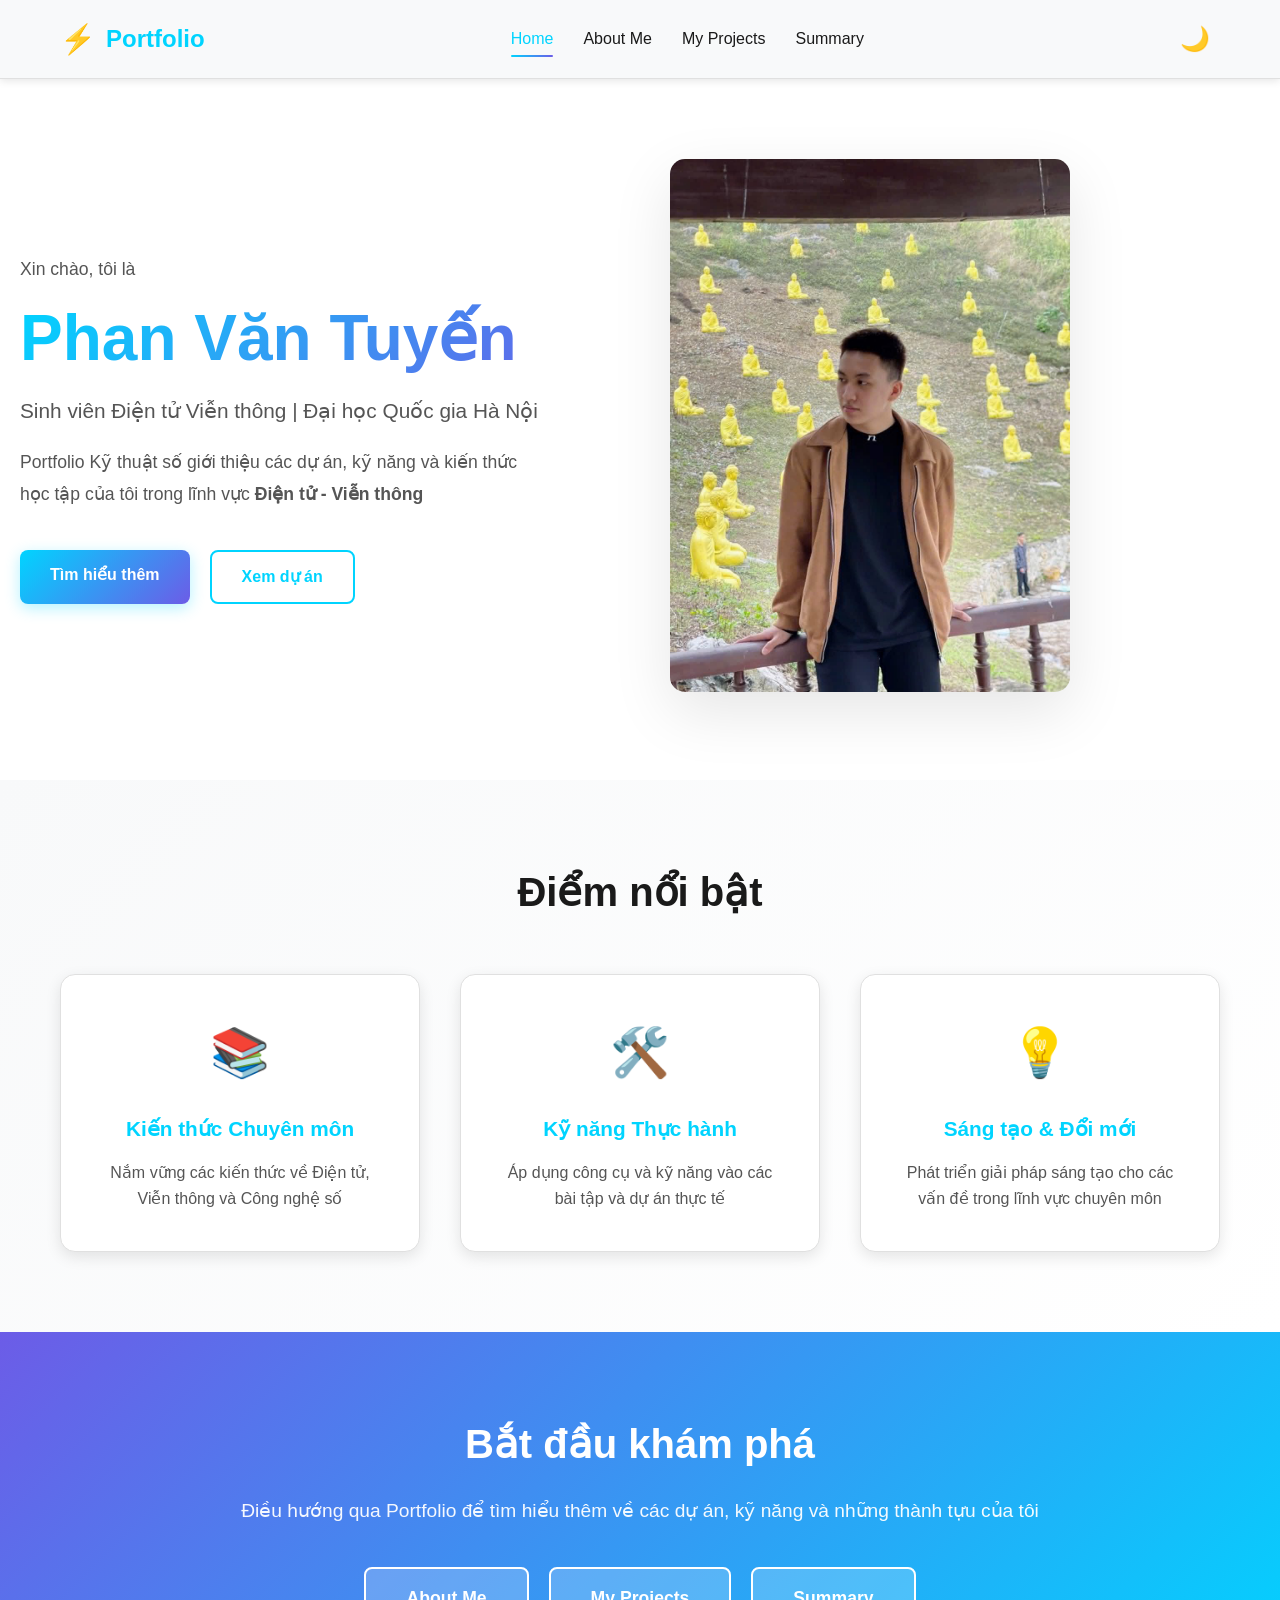
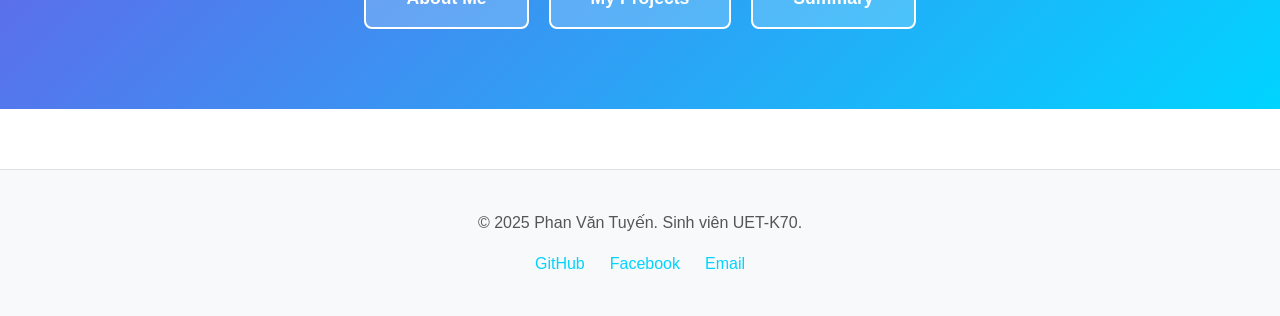
==== index.html @ 70675f0c "Add files via upload" ====
<!DOCTYPE html>
<html lang="vi">
<head>
    <meta charset="UTF-8">
    <meta name="viewport" content="width=device-width, initial-scale=1.0">
    <title>Phan Văn Tuyến - Portfolio</title>
    <link rel="stylesheet" href="styles.css">
</head>
<body>
    <!-- Navigation -->
    <nav class="navbar">
        <div class="nav-container">
            <div class="nav-logo">
                <span class="logo-icon">⚡</span>
                <a href="index.html">Portfolio</a>
            </div>
            <ul class="nav-menu">
                <li class="nav-item">
                    <a href="index.html" class="nav-link active">Home</a>
                </li>
                <li class="nav-item">
                    <a href="about.html" class="nav-link">About Me</a>
                </li>
                <li class="nav-item">
                    <a href="projects.html" class="nav-link">My Projects</a>
                </li>
                <li class="nav-item">
                    <a href="summary.html" class="nav-link">Summary</a>
                </li>
            </ul>
            <button class="theme-toggle" id="themeToggle" title="Toggle Dark Mode">
                <span class="theme-icon">🌙</span>
            </button>
        </div>
    </nav>

    <!-- Hero Section -->
    <section class="hero">
        <div class="hero-content">
            <div class="greeting">Xin chào, tôi là</div>
            <h1 class="name-title">Phan Văn Tuyến</h1>
            <p class="subtitle">Sinh viên Điện tử Viễn thông | Đại học Quốc gia Hà Nội</p>
            
            <div class="hero-description">
                <p>Portfolio Kỹ thuật số giới thiệu các dự án, kỹ năng và kiến thức học tập của tôi trong lĩnh vực <strong>Điện tử - Viễn thông</strong></p>
            </div>

            <div class="hero-buttons">
                <a href="about.html" class="btn btn-primary">Tìm hiểu thêm</a>
                <a href="projects.html" class="btn btn-secondary">Xem dự án</a>
            </div>
        </div>

        <div class="hero-image">
            <div class="image-wrapper">
                <img src="tải xuống.jpg" alt="Phan Văn Tuyến" class="hero-img">
            </div>
        </div>
    </section>

    <!-- Highlights Section -->
    <section class="highlights">
        <div class="container">
            <h2>Điểm nổi bật</h2>
            <div class="highlights-grid">
                <div class="highlight-card">
                    <div class="highlight-icon">📚</div>
                    <h3>Kiến thức Chuyên môn</h3>
                    <p>Nắm vững các kiến thức về Điện tử, Viễn thông và Công nghệ số</p>
                </div>
                <div class="highlight-card">
                    <div class="highlight-icon">🛠️</div>
                    <h3>Kỹ năng Thực hành</h3>
                    <p>Áp dụng công cụ và kỹ năng vào các bài tập và dự án thực tế</p>
                </div>
                <div class="highlight-card">
                    <div class="highlight-icon">💡</div>
                    <h3>Sáng tạo & Đổi mới</h3>
                    <p>Phát triển giải pháp sáng tạo cho các vấn đề trong lĩnh vực chuyên môn</p>
                </div>
            </div>
        </div>
    </section>

    <!-- CTA Section -->
    <section class="cta-section">
        <div class="container">
            <h2>Bắt đầu khám phá</h2>
            <p>Điều hướng qua Portfolio để tìm hiểu thêm về các dự án, kỹ năng và những thành tựu của tôi</p>
            <div class="cta-buttons">
                <a href="about.html" class="btn btn-large">About Me</a>
                <a href="projects.html" class="btn btn-large btn-outline">My Projects</a>
                <a href="summary.html" class="btn btn-large">Summary</a>
            </div>
        </div>
    </section>

    <!-- Footer -->
    <footer class="footer">
        <div class="footer-content">
            <p>&copy; 2025 Phan Văn Tuyến. Sinh viên UET-K70.</p>
            <div class="footer-links">
                <a href="https://github.com" target="_blank">GitHub</a>
                <a href="https://facebook.com" target="_blank">Facebook</a>
                <a href="mailto:25022006@vnu.edu.vn">Email</a>
            </div>
        </div>
    </footer>

    <script src="script.js"></script>
</body>
</html>
---- styles.css ----
/* ============================================
   ROOT & COLOR VARIABLES
   ============================================ */

:root {
    --primary-color: #00d4ff;
    --primary-dark: #0099cc;
    --secondary-color: #6c5ce7;
    --secondary-dark: #5f3dc4;
    
    /* Light Mode */
    --bg-light: #ffffff;
    --bg-secondary-light: #f8f9fa;
    --text-light: #1a1a1a;
    --text-secondary-light: #555555;
    --border-light: #e0e0e0;
    --shadow-light: rgba(0, 0, 0, 0.1);
    
    /* Dark Mode */
    --bg-dark: #0d1117;
    --bg-secondary-dark: #161b22;
    --text-dark: #e6edf3;
    --text-secondary-dark: #8b949e;
    --border-dark: #30363d;
    --shadow-dark: rgba(0, 0, 0, 0.5);
}

/* Default: Light Mode */
body {
    --bg: var(--bg-light);
    --bg-secondary: var(--bg-secondary-light);
    --text: var(--text-light);
    --text-secondary: var(--text-secondary-light);
    --border: var(--border-light);
    --shadow: var(--shadow-light);
}

/* Dark Mode */
body.dark-mode {
    --bg: var(--bg-dark);
    --bg-secondary: var(--bg-secondary-dark);
    --text: var(--text-dark);
    --text-secondary: var(--text-secondary-dark);
    --border: var(--border-dark);
    --shadow: var(--shadow-dark);
}

/* ============================================
   GLOBAL STYLES
   ============================================ */

* {
    margin: 0;
    padding: 0;
    box-sizing: border-box;
}

html {
    scroll-behavior: smooth;
}

body {
    font-family: 'Segoe UI', 'Roboto', 'Oxygen', 'Ubuntu', 'Cantarell', sans-serif;
    background-color: var(--bg);
    color: var(--text);
    line-height: 1.6;
    transition: background-color 0.3s ease, color 0.3s ease;
}

.container {
    max-width: 1200px;
    margin: 0 auto;
    padding: 0 20px;
}

/* ============================================
   NAVIGATION
   ============================================ */

.navbar {
    background-color: var(--bg-secondary);
    border-bottom: 1px solid var(--border);
    padding: 1rem 0;
    position: sticky;
    top: 0;
    z-index: 100;
    box-shadow: 0 2px 8px var(--shadow);
    transition: all 0.3s ease;
}

.nav-container {
    max-width: 1200px;
    margin: 0 auto;
    padding: 0 20px;
    display: flex;
    justify-content: space-between;
    align-items: center;
}

.nav-logo {
    display: flex;
    align-items: center;
    gap: 10px;
    font-size: 1.5rem;
    font-weight: 700;
    text-decoration: none;
    color: var(--primary-color);
}

.logo-icon {
    font-size: 1.8rem;
}

.nav-logo a {
    color: var(--primary-color);
    text-decoration: none;
    transition: color 0.3s ease;
}

.nav-logo a:hover {
    color: var(--primary-dark);
}

.nav-menu {
    display: flex;
    list-style: none;
    gap: 30px;
    align-items: center;
}

.nav-link {
    color: var(--text);
    text-decoration: none;
    font-weight: 500;
    transition: color 0.3s ease;
    position: relative;
    padding: 5px 0;
}

.nav-link:hover,
.nav-link.active {
    color: var(--primary-color);
}

.nav-link.active::after {
    content: '';
    position: absolute;
    bottom: -5px;
    left: 0;
    right: 0;
    height: 2px;
    background: linear-gradient(90deg, var(--primary-color), var(--secondary-color));
    border-radius: 1px;
}

.theme-toggle {
    background: none;
    border: none;
    font-size: 1.5rem;
    cursor: pointer;
    padding: 5px 10px;
    border-radius: 50%;
    transition: background-color 0.3s ease, transform 0.3s ease;
}

.theme-toggle:hover {
    background-color: var(--border);
    transform: scale(1.1);
}

/* ============================================
   HERO SECTION
   ============================================ */

.hero {
    display: grid;
    grid-template-columns: 1fr 1fr;
    gap: 60px;
    align-items: center;
    padding: 80px 20px;
    min-height: 600px;
}

.hero-content {
    display: flex;
    flex-direction: column;
    gap: 20px;
}

.greeting {
    font-size: 1.1rem;
    color: var(--text-secondary);
    font-weight: 500;
}

.name-title {
    font-size: 4rem;
    font-weight: 800;
    background: linear-gradient(135deg, var(--primary-color), var(--secondary-color));
    -webkit-background-clip: text;
    -webkit-text-fill-color: transparent;
    background-clip: text;
    line-height: 1.1;
}

.subtitle {
    font-size: 1.3rem;
    color: var(--text-secondary);
    font-weight: 500;
}

.hero-description {
    font-size: 1.1rem;
    color: var(--text-secondary);
    line-height: 1.8;
    max-width: 500px;
}

.hero-buttons {
    display: flex;
    gap: 20px;
    margin-top: 20px;
}

.image-wrapper {
    position: relative;
}

.hero-img {
    width: 100%;
    max-width: 400px;
    height: auto;
    border-radius: 15px;
    box-shadow: 0 20px 60px var(--shadow);
    transition: transform 0.3s ease;
}

.hero-img:hover {
    transform: translateY(-10px);
}

/* ============================================
   BUTTONS
   ============================================ */

.btn {
    padding: 12px 30px;
    border-radius: 8px;
    text-decoration: none;
    font-weight: 600;
    font-size: 1rem;
    border: none;
    cursor: pointer;
    transition: all 0.3s ease;
    display: inline-block;
    text-align: center;
}

.btn-primary {
    background: linear-gradient(135deg, var(--primary-color), var(--secondary-color));
    color: white;
    box-shadow: 0 4px 15px rgba(0, 212, 255, 0.3);
}

.btn-primary:hover {
    transform: translateY(-2px);
    box-shadow: 0 8px 25px rgba(0, 212, 255, 0.4);
}

.btn-secondary {
    background: transparent;
    color: var(--primary-color);
    border: 2px solid var(--primary-color);
}

.btn-secondary:hover {
    background: var(--primary-color);
    color: var(--text);
    transform: translateY(-2px);
}

.btn-large {
    padding: 15px 40px;
    font-size: 1.1rem;
}

.btn-outline {
    background: transparent;
    border: 2px solid var(--primary-color);
    color: var(--primary-color);
}

.btn-outline:hover {
    background: var(--primary-color);
    color: white;
}

/* ============================================
   HIGHLIGHTS SECTION
   ============================================ */

.highlights {
    padding: 80px 20px;
    background: linear-gradient(135deg, var(--bg-secondary) 0%, transparent 100%);
}

.highlights h2 {
    font-size: 2.5rem;
    margin-bottom: 50px;
    text-align: center;
}

.highlights-grid {
    display: grid;
    grid-template-columns: repeat(auto-fit, minmax(300px, 1fr));
    gap: 40px;
}

.highlight-card {
    padding: 40px;
    border-radius: 15px;
    background: var(--bg);
    border: 1px solid var(--border);
    text-align: center;
    transition: all 0.3s ease;
    box-shadow: 0 5px 15px var(--shadow);
}

.highlight-card:hover {
    transform: translateY(-10px);
    border-color: var(--primary-color);
    box-shadow: 0 15px 40px var(--shadow);
}

.highlight-icon {
    font-size: 3rem;
    margin-bottom: 20px;
}

.highlight-card h3 {
    font-size: 1.3rem;
    margin-bottom: 15px;
    color: var(--primary-color);
}

.highlight-card p {
    color: var(--text-secondary);
    line-height: 1.6;
}

/* ============================================
   CTA SECTION
   ============================================ */

.cta-section {
    padding: 80px 20px;
    background: linear-gradient(135deg, var(--secondary-color), var(--primary-color));
    color: white;
    text-align: center;
}

.cta-section h2 {
    font-size: 2.5rem;
    margin-bottom: 20px;
}

.cta-section p {
    font-size: 1.2rem;
    margin-bottom: 40px;
    opacity: 0.95;
}

.cta-buttons {
    display: flex;
    gap: 20px;
    justify-content: center;
    flex-wrap: wrap;
}

.cta-section .btn-large {
    background: rgba(255, 255, 255, 0.2);
    color: white;
    border: 2px solid white;
}

.cta-section .btn-large:hover {
    background: white;
    color: var(--secondary-color);
}

/* ============================================
   ABOUT SECTION
   ============================================ */

.about-section {
    padding: 60px 20px;
}

.section-header {
    text-align: center;
    margin-bottom: 60px;
}

.section-header h1 {
    font-size: 3rem;
    margin-bottom: 30px;
}

.divider {
    width: 60px;
    height: 4px;
    background: linear-gradient(90deg, var(--primary-color), var(--secondary-color));
    margin: 20px auto 0;
    border-radius: 2px;
}

.about-content {
    display: grid;
    grid-template-columns: 350px 1fr;
    gap: 60px;
}

.about-left {
    display: flex;
    flex-direction: column;
    gap: 30px;
    position: sticky;
    top: 120px;
    height: fit-content;
}

.avatar-container {
    border-radius: 15px;
    overflow: hidden;
    box-shadow: 0 10px 40px var(--shadow);
    border: 3px solid var(--primary-color);
}

.avatar {
    width: 100%;
    height: auto;
    display: block;
}

.info-card {
    background: var(--bg-secondary);
    padding: 25px;
    border-radius: 15px;
    border: 1px solid var(--border);
}

.info-card h3 {
    color: var(--primary-color);
    margin-bottom: 20px;
    font-size: 1.2rem;
}

.info-list {
    list-style: none;
    display: flex;
    flex-direction: column;
    gap: 12px;
}

.info-list li {
    display: flex;
    gap: 10px;
    font-size: 0.95rem;
}

.info-label {
    font-weight: 600;
    color: var(--text-secondary);
    min-width: 70px;
}

.info-value {
    color: var(--text);
}

.about-right {
    display: flex;
    flex-direction: column;
    gap: 40px;
}

.about-block {
    padding: 30px;
    background: var(--bg-secondary);
    border-radius: 15px;
    border: 1px solid var(--border);
}

.about-block h2 {
    font-size: 1.5rem;
    margin-bottom: 20px;
    color: var(--primary-color);
}

.about-block p {
    color: var(--text-secondary);
    line-height: 1.8;
    margin-bottom: 15px;
}

.about-block ul {
    list-style: none;
    padding-left: 0;
}

.about-block li {
    margin-bottom: 12px;
    padding-left: 25px;
    position: relative;
    color: var(--text-secondary);
}

.about-block li::before {
    content: '→';
    position: absolute;
    left: 0;
    color: var(--primary-color);
    font-weight: bold;
}

.objectives-list,
.approach-list,
.activities-list {
    list-style: none;
}

.skills-grid {
    display: grid;
    grid-template-columns: repeat(2, 1fr);
    gap: 20px;
}

.skill-item {
    padding: 20px;
    background: var(--bg);
    border: 1px solid var(--border);
    border-radius: 10px;
    transition: all 0.3s ease;
}

.skill-item:hover {
    border-color: var(--primary-color);
    box-shadow: 0 5px 15px var(--shadow);
}

.skill-category {
    font-weight: 600;
    color: var(--primary-color);
    margin-bottom: 8px;
}

.skill-item p {
    font-size: 0.95rem;
    color: var(--text-secondary);
}

/* ============================================
   PROJECTS SECTION
   ============================================ */

.projects-section {
    padding: 60px 20px;
}

.projects-grid {
    display: grid;
    grid-template-columns: repeat(auto-fill, minmax(350px, 1fr));
    gap: 30px;
    margin: 60px 0;
}

.project-card {
    background: var(--bg-secondary);
    border: 1px solid var(--border);
    border-radius: 15px;
    overflow: hidden;
    transition: all 0.3s ease;
    display: flex;
    flex-direction: column;
}

.project-card:hover {
    transform: translateY(-10px);
    border-color: var(--primary-color);
    box-shadow: 0 15px 40px var(--shadow);
}

.project-header {
    padding: 30px;
    background: linear-gradient(135deg, var(--primary-color), var(--secondary-color));
    color: white;
    position: relative;
}

.project-number {
    font-size: 3rem;
    font-weight: 800;
    opacity: 0.2;
    position: absolute;
    right: 20px;
    top: 20px;
}

.project-header h3 {
    font-size: 1.3rem;
    margin: 0;
    position: relative;
    z-index: 1;
}

.project-body {
    padding: 25px;
    flex-grow: 1;
    display: flex;
    flex-direction: column;
    gap: 15px;
}

.project-body p {
    color: var(--text-secondary);
}

.project-details ul {
    list-style: none;
    padding-left: 0;
    margin-top: 10px;
}

.project-details li {
    padding-left: 20px;
    position: relative;
    color: var(--text-secondary);
    margin-bottom: 8px;
}

.project-details li::before {
    content: '•';
    position: absolute;
    left: 0;
    color: var(--primary-color);
}

.project-tags {
    padding: 0 25px 25px;
    display: flex;
    gap: 10px;
    flex-wrap: wrap;
}

.tag {
    background: var(--primary-color);
    color: var(--bg);
    padding: 5px 12px;
    border-radius: 20px;
    font-size: 0.85rem;
    font-weight: 500;
}

.projects-summary {
    margin-top: 60px;
    padding: 40px;
    background: linear-gradient(135deg, var(--primary-color), var(--secondary-color));
    border-radius: 15px;
    color: white;
}

.projects-summary h2 {
    margin-bottom: 20px;
}

/* ============================================
   SUMMARY SECTION
   ============================================ */

.summary-section {
    padding: 60px 20px;
}

.summary-content {
    display: flex;
    flex-direction: column;
    gap: 50px;
}

.overview-box {
    background: linear-gradient(135deg, var(--bg-secondary), var(--bg));
    padding: 40px;
    border-radius: 15px;
    border: 1px solid var(--border);
    border-left: 4px solid var(--primary-color);
}

.overview-box h2 {
    color: var(--primary-color);
    margin-bottom: 20px;
    font-size: 1.8rem;
}

.overview-box p {
    color: var(--text-secondary);
    line-height: 1.8;
}

.key-points h2 {
    font-size: 1.8rem;
    margin-bottom: 30px;
    color: var(--primary-color);
}

.points-grid {
    display: grid;
    grid-template-columns: repeat(auto-fit, minmax(250px, 1fr));
    gap: 25px;
}

.point-card {
    background: var(--bg-secondary);
    padding: 30px;
    border-radius: 15px;
    border: 1px solid var(--border);
    text-align: center;
    transition: all 0.3s ease;
}

.point-card:hover {
    border-color: var(--primary-color);
    transform: translateY(-5px);
}

.point-number {
    display: inline-block;
    width: 50px;
    height: 50px;
    background: linear-gradient(135deg, var(--primary-color), var(--secondary-color));
    color: white;
    border-radius: 50%;
    line-height: 50px;
    font-weight: bold;
    margin-bottom: 15px;
    font-size: 1.5rem;
}

.point-card h4 {
    color: var(--text);
    margin-bottom: 10px;
}

.point-card p {
    color: var(--text-secondary);
    font-size: 0.95rem;
}

.learning-outcomes h2 {
    font-size: 1.8rem;
    margin-bottom: 30px;
    color: var(--primary-color);
}

.outcomes-list {
    display: grid;
    grid-template-columns: repeat(auto-fit, minmax(300px, 1fr));
    gap: 30px;
}

.outcome-item {
    background: var(--bg-secondary);
    padding: 30px;
    border-radius: 15px;
    border: 1px solid var(--border);
}

.outcome-item h4 {
    color: var(--primary-color);
    margin-bottom: 15px;
    font-size: 1.2rem;
}

.outcome-item ul {
    list-style: none;
}

.outcome-item li {
    margin-bottom: 10px;
    padding-left: 20px;
    position: relative;
    color: var(--text-secondary);
}

.outcome-item li::before {
    content: '✓';
    position: absolute;
    left: 0;
    color: var(--primary-color);
    font-weight: bold;
}

.projects-overview h2 {
    font-size: 1.8rem;
    margin-bottom: 20px;
    color: var(--primary-color);
}

.overview-text {
    color: var(--text-secondary);
    margin-bottom: 30px;
}

.projects-overview-grid {
    display: grid;
    grid-template-columns: repeat(auto-fit, minmax(200px, 1fr));
    gap: 20px;
}

.project-overview-item {
    background: var(--bg-secondary);
    padding: 25px;
    border-radius: 12px;
    border: 1px solid var(--border);
    text-align: center;
    transition: all 0.3s ease;
}

.project-overview-item:hover {
    border-color: var(--primary-color);
    transform: translateY(-5px);
}

.project-badge {
    display: inline-block;
    width: 45px;
    height: 45px;
    background: linear-gradient(135deg, var(--primary-color), var(--secondary-color));
    color: white;
    border-radius: 50%;
    line-height: 45px;
    font-weight: bold;
    margin-bottom: 10px;
}

.project-overview-item h4 {
    color: var(--text);
    margin-bottom: 8px;
}

.project-overview-item p {
    color: var(--text-secondary);
    font-size: 0.9rem;
}

.future-direction h2 {
    font-size: 1.8rem;
    margin-bottom: 20px;
    color: var(--primary-color);
}

.future-direction p {
    color: var(--text-secondary);
    margin-bottom: 30px;
}

.future-items {
    display: grid;
    grid-template-columns: repeat(auto-fit, minmax(250px, 1fr));
    gap: 25px;
}

.future-item {
    background: linear-gradient(135deg, var(--bg-secondary), var(--bg));
    padding: 25px;
    border-radius: 12px;
    border: 1px solid var(--border);
}

.future-item h4 {
    color: var(--primary-color);
    margin-bottom: 10px;
    font-size: 1.1rem;
}

.future-item p {
    color: var(--text-secondary);
    font-size: 0.95rem;
}

.achievement-box {
    background: linear-gradient(135deg, var(--primary-color), var(--secondary-color));
    color: white;
    padding: 50px;
    border-radius: 15px;
    text-align: center;
}

.achievement-box h2 {
    margin-bottom: 40px;
    font-size: 2rem;
}

.achievement-stats {
    display: grid;
    grid-template-columns: repeat(auto-fit, minmax(200px, 1fr));
    gap: 30px;
}

.stat {
    padding: 20px;
}

.stat-number {
    font-size: 2.5rem;
    font-weight: bold;
    margin-bottom: 10px;
}

.stat-label {
    font-size: 1rem;
    opacity: 0.95;
}

.conclusion {
    background: var(--bg-secondary);
    padding: 40px;
    border-radius: 15px;
    border: 1px solid var(--border);
    border-left: 4px solid var(--primary-color);
}

.conclusion h2 {
    color: var(--primary-color);
    margin-bottom: 20px;
    font-size: 1.5rem;
}

.conclusion p {
    color: var(--text-secondary);
    line-height: 1.8;
    margin-bottom: 15px;
}

.contact-box {
    background: linear-gradient(135deg, var(--bg-secondary), var(--bg));
    padding: 40px;
    border-radius: 15px;
    border: 1px solid var(--border);
    text-align: center;
}

.contact-box h3 {
    color: var(--primary-color);
    margin-bottom: 15px;
    font-size: 1.3rem;
}

.contact-box p {
    color: var(--text-secondary);
    margin-bottom: 15px;
}

.email-link {
    display: inline-block;
    color: var(--primary-color);
    text-decoration: none;
    font-weight: 600;
    padding: 10px 20px;
    border: 2px solid var(--primary-color);
    border-radius: 8px;
    transition: all 0.3s ease;
}

.email-link:hover {
    background: var(--primary-color);
    color: white;
}

/* ============================================
   FOOTER
   ============================================ */

.footer {
    background: var(--bg-secondary);
    border-top: 1px solid var(--border);
    padding: 40px 20px;
    margin-top: 60px;
}

.footer-content {
    max-width: 1200px;
    margin: 0 auto;
    text-align: center;
}

.footer-content p {
    color: var(--text-secondary);
    margin-bottom: 15px;
}

.footer-links {
    display: flex;
    gap: 25px;
    justify-content: center;
}

.footer-links a {
    color: var(--primary-color);
    text-decoration: none;
    font-weight: 500;
    transition: color 0.3s ease;
}

.footer-links a:hover {
    color: var(--secondary-color);
}

/* ============================================
   RESPONSIVE DESIGN
   ============================================ */

@media (max-width: 768px) {
    .hero {
        grid-template-columns: 1fr;
        padding: 40px 20px;
        min-height: auto;
        gap: 40px;
    }

    .name-title {
        font-size: 2.5rem;
    }

    .about-content {
        grid-template-columns: 1fr;
        gap: 40px;
    }

    .about-left {
        position: static;
        top: auto;
    }

    .projects-grid {
        grid-template-columns: 1fr;
    }

    .skills-grid {
        grid-template-columns: 1fr;
    }

    .nav-menu {
        gap: 15px;
        font-size: 0.9rem;
    }

    .section-header h1 {
        font-size: 2rem;
    }

    .cta-buttons {
        flex-direction: column;
    }

    .cta-buttons .btn-large {
        width: 100%;
    }

    .points-grid {
        grid-template-columns: 1fr;
    }

    .outcomes-list {
        grid-template-columns: 1fr;
    }

    .projects-overview-grid {
        grid-template-columns: repeat(2, 1fr);
    }

    .future-items {
        grid-template-columns: 1fr;
    }

    .achievement-stats {
        grid-template-columns: 1fr;
    }
}

@media (max-width: 480px) {
    .name-title {
        font-size: 1.8rem;
    }

    .subtitle {
        font-size: 1rem;
    }

    .nav-menu {
        flex-direction: column;
        gap: 10px;
    }

    .hero-buttons {
        flex-direction: column;
    }

    .hero-buttons .btn {
        width: 100%;
    }

    .projects-overview-grid {
        grid-template-columns: 1fr;
    }

    .footer-links {
        flex-direction: column;
        gap: 10px;
    }
}
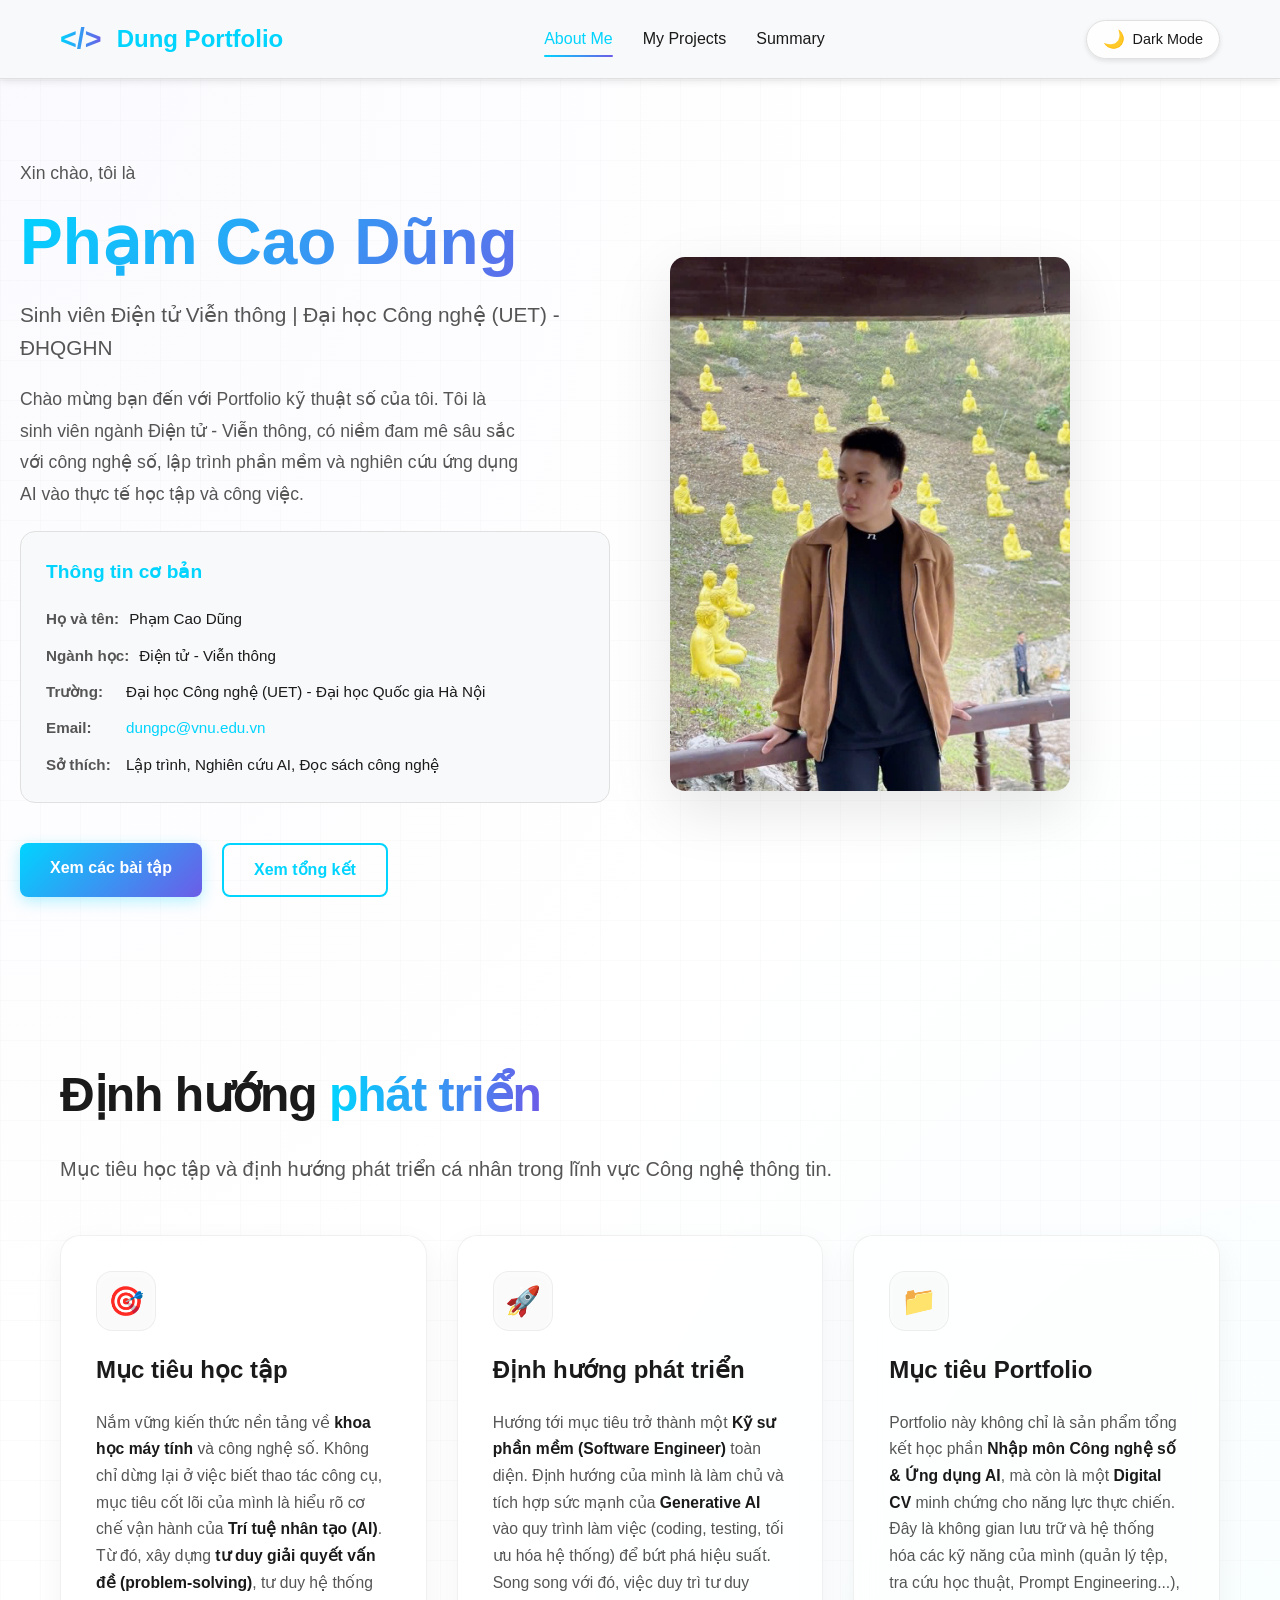
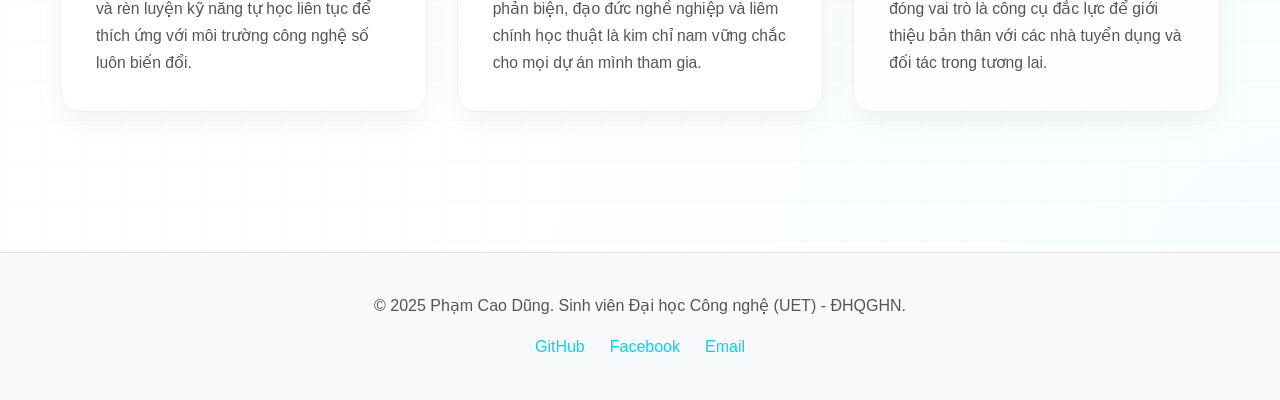
==== commit 9c4f9532: "update b" ====
--- a/index.html
+++ b/index.html
@@ -1,112 +1,139 @@
-<!DOCTYPE html>
-<html lang="vi">
-<head>
-    <meta charset="UTF-8">
-    <meta name="viewport" content="width=device-width, initial-scale=1.0">
-    <title>Phan Văn Tuyến - Portfolio</title>
-    <link rel="stylesheet" href="styles.css">
-</head>
-<body>
-    <!-- Navigation -->
-    <nav class="navbar">
-        <div class="nav-container">
-            <div class="nav-logo">
-                <span class="logo-icon">⚡</span>
-                <a href="index.html">Portfolio</a>
-            </div>
-            <ul class="nav-menu">
-                <li class="nav-item">
-                    <a href="index.html" class="nav-link active">Home</a>
-                </li>
-                <li class="nav-item">
-                    <a href="about.html" class="nav-link">About Me</a>
-                </li>
-                <li class="nav-item">
-                    <a href="projects.html" class="nav-link">My Projects</a>
-                </li>
-                <li class="nav-item">
-                    <a href="summary.html" class="nav-link">Summary</a>
-                </li>
-            </ul>
-            <button class="theme-toggle" id="themeToggle" title="Toggle Dark Mode">
-                <span class="theme-icon">🌙</span>
-            </button>
-        </div>
-    </nav>
-
-    <!-- Hero Section -->
-    <section class="hero">
-        <div class="hero-content">
-            <div class="greeting">Xin chào, tôi là</div>
-            <h1 class="name-title">Phan Văn Tuyến</h1>
-            <p class="subtitle">Sinh viên Điện tử Viễn thông | Đại học Quốc gia Hà Nội</p>
-            
-            <div class="hero-description">
-                <p>Portfolio Kỹ thuật số giới thiệu các dự án, kỹ năng và kiến thức học tập của tôi trong lĩnh vực <strong>Điện tử - Viễn thông</strong></p>
-            </div>
-
-            <div class="hero-buttons">
-                <a href="about.html" class="btn btn-primary">Tìm hiểu thêm</a>
-                <a href="projects.html" class="btn btn-secondary">Xem dự án</a>
-            </div>
-        </div>
-
-        <div class="hero-image">
-            <div class="image-wrapper">
-                <img src="tải xuống.jpg" alt="Phan Văn Tuyến" class="hero-img">
-            </div>
-        </div>
-    </section>
-
-    <!-- Highlights Section -->
-    <section class="highlights">
-        <div class="container">
-            <h2>Điểm nổi bật</h2>
-            <div class="highlights-grid">
-                <div class="highlight-card">
-                    <div class="highlight-icon">📚</div>
-                    <h3>Kiến thức Chuyên môn</h3>
-                    <p>Nắm vững các kiến thức về Điện tử, Viễn thông và Công nghệ số</p>
-                </div>
-                <div class="highlight-card">
-                    <div class="highlight-icon">🛠️</div>
-                    <h3>Kỹ năng Thực hành</h3>
-                    <p>Áp dụng công cụ và kỹ năng vào các bài tập và dự án thực tế</p>
-                </div>
-                <div class="highlight-card">
-                    <div class="highlight-icon">💡</div>
-                    <h3>Sáng tạo & Đổi mới</h3>
-                    <p>Phát triển giải pháp sáng tạo cho các vấn đề trong lĩnh vực chuyên môn</p>
-                </div>
-            </div>
-        </div>
-    </section>
-
-    <!-- CTA Section -->
-    <section class="cta-section">
-        <div class="container">
-            <h2>Bắt đầu khám phá</h2>
-            <p>Điều hướng qua Portfolio để tìm hiểu thêm về các dự án, kỹ năng và những thành tựu của tôi</p>
-            <div class="cta-buttons">
-                <a href="about.html" class="btn btn-large">About Me</a>
-                <a href="projects.html" class="btn btn-large btn-outline">My Projects</a>
-                <a href="summary.html" class="btn btn-large">Summary</a>
-            </div>
-        </div>
-    </section>
-
-    <!-- Footer -->
-    <footer class="footer">
-        <div class="footer-content">
-            <p>&copy; 2025 Phan Văn Tuyến. Sinh viên UET-K70.</p>
-            <div class="footer-links">
-                <a href="https://github.com" target="_blank">GitHub</a>
-                <a href="https://facebook.com" target="_blank">Facebook</a>
-                <a href="mailto:25022006@vnu.edu.vn">Email</a>
-            </div>
-        </div>
-    </footer>
-
-    <script src="script.js"></script>
-</body>
-</html>
+<!DOCTYPE html>
+<html lang="vi">
+<head>
+    <meta charset="UTF-8">
+    <meta name="viewport" content="width=device-width, initial-scale=1.0">
+    <title>About Me - Phạm Cao Dũng Portfolio</title>
+    <link rel="stylesheet" href="styles.css">
+</head>
+<body>
+    <!-- Navigation -->
+    <nav class="navbar">
+        <div class="nav-container">
+            <div class="nav-logo">
+                <span class="logo-icon">&lt;/&gt;</span>
+                <a href="index.html">Dung Portfolio</a>
+            </div>
+            <ul class="nav-menu">
+                <li class="nav-item">
+                    <a href="index.html" class="nav-link active">About Me</a>
+                </li>
+                <li class="nav-item">
+                    <a href="projects.html" class="nav-link">My Projects</a>
+                </li>
+                <li class="nav-item">
+                    <a href="summary.html" class="nav-link">Summary</a>
+                </li>
+            </ul>
+            <button class="theme-toggle" id="themeToggle" title="Toggle Dark Mode">
+                <span class="theme-icon">🌙</span>
+                <span class="theme-text">Dark Mode</span>
+            </button>
+        </div>
+    </nav>
+
+    <!-- Hero Section -->
+    <section class="hero">
+        <div class="hero-content">
+            <div class="greeting">Xin chào, tôi là</div>
+            <h1 class="name-title">Phạm Cao Dũng</h1>
+            <p class="subtitle">Sinh viên Điện tử Viễn thông | Đại học Công nghệ (UET) - ĐHQGHN</p>
+            
+            <div class="hero-description">
+                <p>Chào mừng bạn đến với Portfolio kỹ thuật số của tôi. Tôi là sinh viên ngành Điện tử - Viễn thông, có niềm đam mê sâu sắc với công nghệ số, lập trình phần mềm và nghiên cứu ứng dụng AI vào thực tế học tập và công việc.</p>
+            </div>
+
+            <!-- Profile Info Card -->
+            <div class="info-card">
+                <h3>Thông tin cơ bản</h3>
+                <ul class="info-list">
+                    <li>
+                        <span class="info-label">Họ và tên:</span>
+                        <span class="info-value">Phạm Cao Dũng</span>
+                    </li>
+                    <li>
+                        <span class="info-label">Ngành học:</span>
+                        <span class="info-value">Điện tử - Viễn thông</span>
+                    </li>
+                    <li>
+                        <span class="info-label">Trường:</span>
+                        <span class="info-value">Đại học Công nghệ (UET) - Đại học Quốc gia Hà Nội</span>
+                    </li>
+                    <li>
+                        <span class="info-label">Email:</span>
+                        <span class="info-value"><a href="mailto:dungpc@vnu.edu.vn" style="color: var(--primary-color); text-decoration: none;">dungpc@vnu.edu.vn</a></span>
+                    </li>
+                    <li>
+                        <span class="info-label">Sở thích:</span>
+                        <span class="info-value">Lập trình, Nghiên cứu AI, Đọc sách công nghệ</span>
+                    </li>
+                </ul>
+            </div>
+
+            <div class="hero-buttons">
+                <a href="projects.html" class="btn btn-primary">Xem các bài tập</a>
+                <a href="summary.html" class="btn btn-secondary">Xem tổng kết</a>
+            </div>
+        </div>
+
+        <div class="hero-image">
+            <div class="image-wrapper">
+                <img src="tải xuống.jpg" alt="Phạm Cao Dũng" class="hero-img">
+            </div>
+        </div>
+    </section>
+
+    <!-- Orientation Section -->
+    <section class="orientation-section">
+        <div class="container">
+            <div class="orientation-header">
+                <h1>Định hướng <span class="gradient-text">phát triển</span></h1>
+                <p class="subtitle">Mục tiêu học tập và định hướng phát triển cá nhân trong lĩnh vực Công nghệ thông tin.</p>
+            </div>
+            
+            <div class="orientation-grid">
+                <!-- Card 1 -->
+                <div class="orientation-card">
+                    <div class="card-icon-container">
+                        <span class="card-icon">🎯</span>
+                    </div>
+                    <h3>Mục tiêu học tập</h3>
+                    <p>Nắm vững kiến thức nền tảng về <strong>khoa học máy tính</strong> và công nghệ số. Không chỉ dừng lại ở việc biết thao tác công cụ, mục tiêu cốt lõi của mình là hiểu rõ cơ chế vận hành của <strong>Trí tuệ nhân tạo (AI)</strong>. Từ đó, xây dựng <strong>tư duy giải quyết vấn đề (problem-solving)</strong>, tư duy hệ thống và rèn luyện kỹ năng tự học liên tục để thích ứng với môi trường công nghệ số luôn biến đổi.</p>
+                </div>
+
+                <!-- Card 2 -->
+                <div class="orientation-card">
+                    <div class="card-icon-container">
+                        <span class="card-icon">🚀</span>
+                    </div>
+                    <h3>Định hướng phát triển</h3>
+                    <p>Hướng tới mục tiêu trở thành một <strong>Kỹ sư phần mềm (Software Engineer)</strong> toàn diện. Định hướng của mình là làm chủ và tích hợp sức mạnh của <strong>Generative AI</strong> vào quy trình làm việc (coding, testing, tối ưu hóa hệ thống) để bứt phá hiệu suất. Song song với đó, việc duy trì tư duy phản biện, đạo đức nghề nghiệp và liêm chính học thuật là kim chỉ nam vững chắc cho mọi dự án mình tham gia.</p>
+                </div>
+
+                <!-- Card 3 -->
+                <div class="orientation-card">
+                    <div class="card-icon-container">
+                        <span class="card-icon">📁</span>
+                    </div>
+                    <h3>Mục tiêu Portfolio</h3>
+                    <p>Portfolio này không chỉ là sản phẩm tổng kết học phần <strong>Nhập môn Công nghệ số & Ứng dụng AI</strong>, mà còn là một <strong>Digital CV</strong> minh chứng cho năng lực thực chiến. Đây là không gian lưu trữ và hệ thống hóa các kỹ năng của mình (quản lý tệp, tra cứu học thuật, Prompt Engineering...), đóng vai trò là công cụ đắc lực để giới thiệu bản thân với các nhà tuyển dụng và đối tác trong tương lai.</p>
+                </div>
+            </div>
+        </div>
+    </section>
+
+    <!-- Footer -->
+    <footer class="footer">
+        <div class="footer-content">
+            <p>&copy; 2025 Phạm Cao Dũng. Sinh viên Đại học Công nghệ (UET) - ĐHQGHN.</p>
+            <div class="footer-links">
+                <a href="https://github.com" target="_blank">GitHub</a>
+                <a href="https://facebook.com" target="_blank">Facebook</a>
+                <a href="mailto:dungpc@vnu.edu.vn">Email</a>
+            </div>
+        </div>
+    </footer>
+
+    <script src="script.js"></script>
+</body>
+</html>
--- a/styles.css
+++ b/styles.css
@@ -64,7 +64,25 @@
     background-color: var(--bg);
     color: var(--text);
     line-height: 1.6;
-    transition: background-color 0.3s ease, color 0.3s ease;
+    transition: background-color 0.3s ease, color 0.3s ease, background-image 0.3s ease;
+    
+    /* Subtle background grid pattern for light mode */
+    background-image: 
+        radial-gradient(at 0% 0%, rgba(108, 92, 231, 0.03) 0px, transparent 50%),
+        radial-gradient(at 100% 100%, rgba(0, 212, 255, 0.03) 0px, transparent 50%),
+        linear-gradient(rgba(0, 0, 0, 0.015) 1px, transparent 1px),
+        linear-gradient(90deg, rgba(0, 0, 0, 0.015) 1px, transparent 1px);
+    background-size: 100% 100%, 100% 100%, 40px 40px, 40px 40px;
+}
+
+body.dark-mode {
+    /* Glowing grid pattern for dark mode */
+    background-image: 
+        radial-gradient(at 20% 20%, rgba(108, 92, 231, 0.12) 0px, transparent 50%),
+        radial-gradient(at 80% 80%, rgba(0, 212, 255, 0.12) 0px, transparent 50%),
+        linear-gradient(rgba(255, 255, 255, 0.02) 1px, transparent 1px),
+        linear-gradient(90deg, rgba(255, 255, 255, 0.02) 1px, transparent 1px);
+    background-size: 100% 100%, 100% 100%, 40px 40px, 40px 40px;
 }
 
 .container {
@@ -154,18 +172,37 @@
 }
 
 .theme-toggle {
-    background: none;
-    border: none;
-    font-size: 1.5rem;
+    display: flex;
+    align-items: center;
+    gap: 8px;
+    background-color: rgba(22, 27, 34, 0.45);
+    border: 1px solid var(--border);
+    color: var(--text);
+    padding: 8px 16px;
+    border-radius: 30px;
     cursor: pointer;
-    padding: 5px 10px;
-    border-radius: 50%;
-    transition: background-color 0.3s ease, transform 0.3s ease;
+    font-size: 0.9rem;
+    font-weight: 500;
+    transition: all 0.3s ease;
+    box-shadow: 0 2px 5px var(--shadow);
+}
+
+body:not(.dark-mode) .theme-toggle {
+    background-color: rgba(255, 255, 255, 0.85);
 }
 
 .theme-toggle:hover {
     background-color: var(--border);
-    transform: scale(1.1);
+    transform: translateY(-2px);
+    box-shadow: 0 4px 10px var(--shadow);
+}
+
+.theme-icon {
+    font-size: 1.1rem;
+}
+
+.theme-text {
+    font-weight: 500;
 }
 
 /* ============================================
@@ -661,6 +698,474 @@
     font-weight: 500;
 }
 
+/* ============================================
+   PROJECT DETAIL PAGE STYLES
+   ============================================ */
+
+.project-detail {
+    padding: 40px 20px;
+}
+
+.project-detail-header {
+    margin-bottom: 60px;
+}
+
+.back-link {
+    display: inline-block;
+    color: var(--primary-color);
+    text-decoration: none;
+    font-weight: 600;
+    margin-bottom: 20px;
+    transition: all 0.3s ease;
+}
+
+.back-link:hover {
+    color: var(--secondary-color);
+    transform: translateX(-5px);
+}
+
+.project-detail-header h1 {
+    font-size: 2.5rem;
+    margin-bottom: 30px;
+    color: var(--text);
+}
+
+.project-detail-content {
+    max-width: 1000px;
+    margin: 0 auto;
+}
+
+.detail-section {
+    margin-bottom: 60px;
+    padding: 30px;
+    background: var(--bg-secondary);
+    border-radius: 15px;
+    border: 1px solid var(--border);
+}
+
+.detail-section h2 {
+    font-size: 1.8rem;
+    color: var(--primary-color);
+    margin-bottom: 25px;
+}
+
+.detail-section p {
+    color: var(--text-secondary);
+    line-height: 1.8;
+    margin-bottom: 15px;
+}
+
+.objectives-list,
+.strategies-list {
+    display: flex;
+    flex-direction: column;
+    gap: 20px;
+}
+
+.objective-item,
+.strategy-item,
+.issue-card,
+.practice-item,
+.guideline-item {
+    padding: 20px;
+    background: var(--bg);
+    border-left: 4px solid var(--primary-color);
+    border-radius: 8px;
+}
+
+.objective-item h4,
+.strategy-item h4,
+.issue-card h4,
+.practice-item h4,
+.guideline-item h4 {
+    color: var(--primary-color);
+    margin-bottom: 10px;
+}
+
+.objective-item p,
+.strategy-item p,
+.issue-card p,
+.practice-item p,
+.guideline-item p {
+    color: var(--text-secondary);
+}
+
+.concepts-grid,
+.criteria-grid,
+.tools-detailed,
+.practices-grid,
+.issues-grid {
+    display: grid;
+    grid-template-columns: repeat(auto-fit, minmax(280px, 1fr));
+    gap: 20px;
+}
+
+.concept-card,
+.criteria-item,
+.practice-item {
+    padding: 25px;
+    background: var(--bg);
+    border-radius: 12px;
+    border: 1px solid var(--border);
+    transition: all 0.3s ease;
+}
+
+.concept-card:hover,
+.criteria-item:hover,
+.practice-item:hover {
+    border-color: var(--primary-color);
+    box-shadow: 0 8px 20px var(--shadow);
+    transform: translateY(-3px);
+}
+
+.concept-card h4,
+.criteria-item h4,
+.practice-item h4 {
+    color: var(--primary-color);
+    margin-bottom: 12px;
+}
+
+.concept-card p,
+.criteria-item p,
+.practice-item p {
+    color: var(--text-secondary);
+    font-size: 0.95rem;
+}
+
+.issue-card {
+    padding: 20px;
+    background: linear-gradient(135deg, var(--bg), var(--bg-secondary));
+    border-left: 4px solid var(--secondary-color);
+}
+
+.issue-card h4 {
+    color: var(--secondary-color);
+}
+
+.tools-grid {
+    display: grid;
+    grid-template-columns: repeat(auto-fit, minmax(200px, 1fr));
+    gap: 20px;
+}
+
+.tool-item {
+    padding: 20px;
+    background: var(--bg);
+    border-radius: 12px;
+    border: 1px solid var(--border);
+    text-align: center;
+    transition: all 0.3s ease;
+}
+
+.tool-item:hover {
+    border-color: var(--primary-color);
+    transform: translateY(-5px);
+}
+
+.tool-icon {
+    font-size: 2rem;
+    display: block;
+    margin-bottom: 10px;
+}
+
+.tool-item h4 {
+    color: var(--text);
+    margin-bottom: 8px;
+}
+
+.tool-item p {
+    color: var(--text-secondary);
+    font-size: 0.9rem;
+}
+
+.commands-table,
+.citation-list {
+    display: flex;
+    flex-direction: column;
+    gap: 15px;
+}
+
+.command-row,
+.citation-item {
+    padding: 20px;
+    background: var(--bg);
+    border-radius: 8px;
+    border-left: 4px solid var(--primary-color);
+}
+
+.command-row code,
+.citation-item code {
+    background: var(--bg-secondary);
+    padding: 5px 10px;
+    border-radius: 5px;
+    font-size: 0.9rem;
+    color: var(--primary-color);
+    font-weight: 600;
+    display: inline-block;
+    margin-bottom: 10px;
+}
+
+.command-row p,
+.citation-item p {
+    color: var(--text-secondary);
+}
+
+.workflow-steps {
+    display: grid;
+    grid-template-columns: repeat(auto-fit, minmax(180px, 1fr));
+    gap: 20px;
+}
+
+.step {
+    padding: 30px 20px;
+    background: var(--bg);
+    border-radius: 12px;
+    text-align: center;
+    border: 2px solid var(--border);
+    transition: all 0.3s ease;
+    position: relative;
+}
+
+.step:hover {
+    border-color: var(--primary-color);
+    box-shadow: 0 10px 30px var(--shadow);
+}
+
+.step-number {
+    display: inline-block;
+    width: 50px;
+    height: 50px;
+    background: linear-gradient(135deg, var(--primary-color), var(--secondary-color));
+    color: white;
+    border-radius: 50%;
+    line-height: 50px;
+    font-weight: bold;
+    font-size: 1.3rem;
+    margin-bottom: 15px;
+}
+
+.step h4 {
+    color: var(--text);
+    margin-bottom: 10px;
+}
+
+.step p {
+    color: var(--text-secondary);
+    font-size: 0.9rem;
+}
+
+.examples-list {
+    display: flex;
+    flex-direction: column;
+    gap: 15px;
+}
+
+.example-item {
+    padding: 20px;
+    background: var(--bg);
+    border-radius: 8px;
+    border-left: 4px solid var(--secondary-color);
+}
+
+.example-item h4 {
+    color: var(--secondary-color);
+    margin-bottom: 10px;
+}
+
+.example-item p {
+    color: var(--text-secondary);
+    font-style: italic;
+}
+
+.outcomes-list {
+    list-style: none;
+    padding: 0;
+}
+
+.outcomes-list li {
+    padding: 15px 20px;
+    margin-bottom: 10px;
+    background: var(--bg);
+    border-radius: 8px;
+    border-left: 4px solid var(--primary-color);
+    color: var(--text-secondary);
+}
+
+.outcomes-list li::before {
+    content: '✓ ';
+    color: var(--primary-color);
+    font-weight: bold;
+    margin-right: 10px;
+}
+
+.back-button {
+    margin-top: 60px;
+    text-align: center;
+}
+
+.btn-small {
+    padding: 8px 16px;
+    font-size: 0.9rem;
+    display: inline-block;
+}
+
+.project-action {
+    padding: 15px 25px 0 25px;
+    text-align: center;
+}
+
+.prompt-guide,
+.education-section,
+.environmental-section,
+.future-questions {
+    display: flex;
+    flex-direction: column;
+    gap: 15px;
+}
+
+.guide-item,
+.edu-item,
+.question-item {
+    padding: 20px;
+    background: var(--bg);
+    border-radius: 8px;
+    border-left: 4px solid var(--primary-color);
+}
+
+.guide-item h4,
+.edu-item h4,
+.question-item h4 {
+    color: var(--primary-color);
+    margin-bottom: 10px;
+}
+
+.guide-item p,
+.question-item p {
+    color: var(--text-secondary);
+}
+
+.edu-item ul {
+    list-style: none;
+    padding-left: 0;
+    color: var(--text-secondary);
+}
+
+.edu-item li {
+    margin-bottom: 8px;
+    padding-left: 20px;
+    position: relative;
+}
+
+.edu-item li::before {
+    content: '→';
+    position: absolute;
+    left: 0;
+    color: var(--primary-color);
+}
+
+.tool-detailed-item {
+    margin-bottom: 20px;
+    padding: 20px;
+    background: var(--bg);
+    border-radius: 8px;
+}
+
+.tool-detailed-item h4 {
+    color: var(--primary-color);
+    margin-bottom: 15px;
+}
+
+.tool-detailed-item ul {
+    list-style: none;
+    padding: 0;
+}
+
+.tool-detailed-item li {
+    margin-bottom: 10px;
+    padding-left: 20px;
+    position: relative;
+    color: var(--text-secondary);
+}
+
+.tool-detailed-item li::before {
+    content: '•';
+    position: absolute;
+    left: 0;
+    color: var(--secondary-color);
+}
+
+.ip-section,
+.environmental-section {
+    color: var(--text-secondary);
+}
+
+.ip-section h4,
+.environmental-section h4 {
+    color: var(--primary-color);
+    margin-top: 20px;
+    margin-bottom: 10px;
+}
+
+.ip-section ul,
+.environmental-section ul {
+    list-style: none;
+    padding: 0;
+    margin-bottom: 15px;
+}
+
+.ip-section li,
+.environmental-section li {
+    margin-bottom: 8px;
+    padding-left: 20px;
+    position: relative;
+}
+
+.ip-section li::before,
+.environmental-section li::before {
+    content: '✓';
+    position: absolute;
+    left: 0;
+    color: var(--primary-color);
+    font-weight: bold;
+}
+
+.resources-list {
+    display: grid;
+    grid-template-columns: repeat(auto-fit, minmax(300px, 1fr));
+    gap: 20px;
+}
+
+.resource-item {
+    padding: 20px;
+    background: var(--bg);
+    border-radius: 8px;
+    border: 1px solid var(--border);
+}
+
+.resource-item h4 {
+    color: var(--primary-color);
+    margin-bottom: 15px;
+}
+
+.resource-item ul {
+    list-style: none;
+    padding: 0;
+}
+
+.resource-item li {
+    margin-bottom: 10px;
+    padding-left: 20px;
+    position: relative;
+    color: var(--text-secondary);
+}
+
+.resource-item li::before {
+    content: '▸';
+    position: absolute;
+    left: 0;
+    color: var(--primary-color);
+}
+
 .projects-summary {
     margin-top: 60px;
     padding: 40px;
@@ -1085,6 +1590,26 @@
     .achievement-stats {
         grid-template-columns: 1fr;
     }
+
+    /* Project Detail Responsive */
+    .project-detail-header h1 {
+        font-size: 1.8rem;
+    }
+
+    .concepts-grid,
+    .criteria-grid,
+    .practices-grid,
+    .issues-grid {
+        grid-template-columns: 1fr;
+    }
+
+    .workflow-steps {
+        grid-template-columns: 1fr;
+    }
+
+    .resources-list {
+        grid-template-columns: 1fr;
+    }
 }
 
 @media (max-width: 480px) {
@@ -1118,3 +1643,138 @@
         gap: 10px;
     }
 }
+
+/* ============================================
+   ORIENTATION SECTION (ABOUT ME THREE CARDS)
+   ============================================ */
+
+.orientation-section {
+    padding: 80px 20px;
+    position: relative;
+}
+
+.orientation-header {
+    text-align: left;
+    margin-bottom: 50px;
+}
+
+.orientation-header h1 {
+    font-size: 3rem;
+    font-weight: 800;
+    color: var(--text);
+    margin-bottom: 20px;
+    letter-spacing: -1px;
+}
+
+.orientation-header h1 .gradient-text {
+    background: linear-gradient(90deg, #00d4ff, #6c5ce7);
+    -webkit-background-clip: text;
+    -webkit-text-fill-color: transparent;
+    background-clip: text;
+}
+
+.orientation-header .subtitle {
+    font-size: 1.25rem;
+    color: var(--text-secondary);
+    max-width: 800px;
+}
+
+.orientation-grid {
+    display: grid;
+    grid-template-columns: repeat(3, 1fr);
+    gap: 30px;
+}
+
+.orientation-card {
+    background: rgba(22, 27, 34, 0.45);
+    backdrop-filter: blur(12px);
+    -webkit-backdrop-filter: blur(12px);
+    border: 1px solid rgba(255, 255, 255, 0.05);
+    border-radius: 20px;
+    padding: 35px;
+    display: flex;
+    flex-direction: column;
+    gap: 20px;
+    transition: all 0.3s cubic-bezier(0.4, 0, 0.2, 1);
+    box-shadow: 0 10px 30px rgba(0, 0, 0, 0.2);
+}
+
+/* For light mode card style adaptation */
+body:not(.dark-mode) .orientation-card {
+    background: rgba(255, 255, 255, 0.6);
+    border: 1px solid rgba(0, 0, 0, 0.06);
+    box-shadow: 0 10px 30px rgba(0, 0, 0, 0.05);
+}
+
+.orientation-card:hover {
+    transform: translateY(-8px);
+    border-color: rgba(0, 212, 255, 0.3);
+    box-shadow: 0 15px 35px rgba(0, 212, 255, 0.15);
+}
+
+body:not(.dark-mode) .orientation-card:hover {
+    border-color: var(--primary-color);
+    box-shadow: 0 15px 35px rgba(108, 92, 231, 0.10);
+}
+
+.card-icon-container {
+    width: 60px;
+    height: 60px;
+    background: rgba(255, 255, 255, 0.03);
+    border: 1px solid rgba(255, 255, 255, 0.05);
+    border-radius: 16px;
+    display: flex;
+    align-items: center;
+    justify-content: center;
+    box-shadow: inset 0 2px 4px rgba(255, 255, 255, 0.05);
+}
+
+body:not(.dark-mode) .card-icon-container {
+    background: rgba(0, 0, 0, 0.02);
+    border: 1px solid rgba(0, 0, 0, 0.05);
+}
+
+.card-icon {
+    font-size: 1.8rem;
+}
+
+.orientation-card h3 {
+    font-size: 1.5rem;
+    font-weight: 700;
+    color: var(--text);
+}
+
+.orientation-card p {
+    color: var(--text-secondary);
+    font-size: 0.98rem;
+    line-height: 1.7;
+}
+
+.orientation-card p strong {
+    color: var(--text);
+    font-weight: 600;
+}
+
+.logo-icon {
+    font-weight: 800;
+    background: linear-gradient(90deg, var(--primary-color), var(--secondary-color));
+    -webkit-background-clip: text;
+    -webkit-text-fill-color: transparent;
+    background-clip: text;
+    margin-right: 5px;
+}
+
+@media (max-width: 992px) {
+    .orientation-grid {
+        grid-template-columns: 1fr 1fr;
+    }
+}
+
+@media (max-width: 768px) {
+    .orientation-grid {
+        grid-template-columns: 1fr;
+    }
+    .orientation-header h1 {
+        font-size: 2.2rem;
+    }
+}
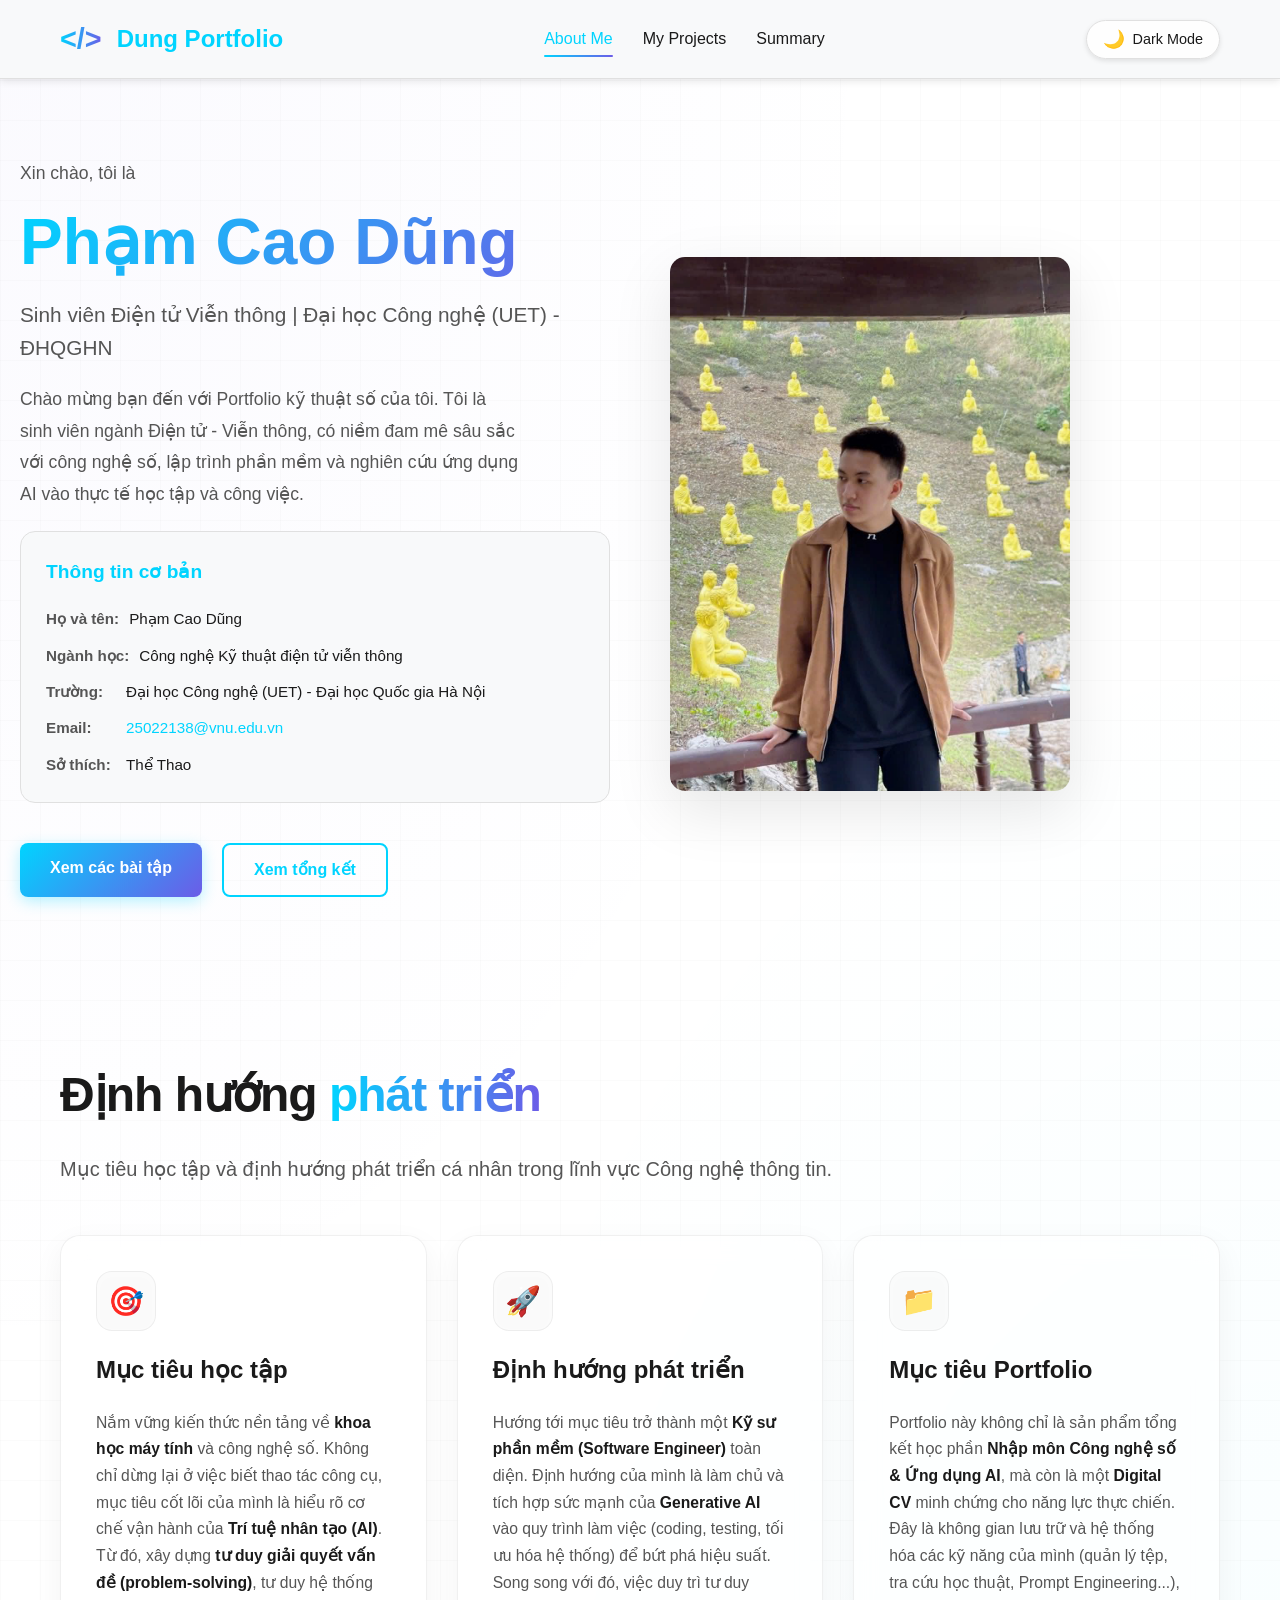
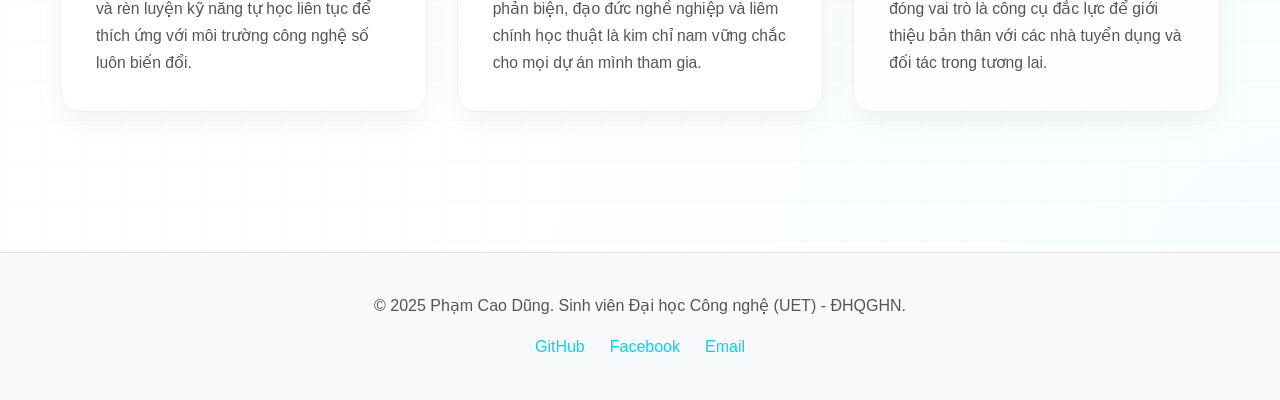
==== commit 2c413448: "vào kèo" ====
--- a/index.html
+++ b/index.html
@@ -53,7 +53,7 @@
                     </li>
                     <li>
                         <span class="info-label">Ngành học:</span>
-                        <span class="info-value">Điện tử - Viễn thông</span>
+                        <span class="info-value">Công nghệ Kỹ thuật điện tử viễn thông</span>
                     </li>
                     <li>
                         <span class="info-label">Trường:</span>
@@ -61,11 +61,11 @@
                     </li>
                     <li>
                         <span class="info-label">Email:</span>
-                        <span class="info-value"><a href="mailto:dungpc@vnu.edu.vn" style="color: var(--primary-color); text-decoration: none;">dungpc@vnu.edu.vn</a></span>
+                        <span class="info-value"><a href="mailto:25022138@vnu.edu.vn" style="color: var(--primary-color); text-decoration: none;">25022138@vnu.edu.vn</a></span>
                     </li>
                     <li>
                         <span class="info-label">Sở thích:</span>
-                        <span class="info-value">Lập trình, Nghiên cứu AI, Đọc sách công nghệ</span>
+                        <span class="info-value"> Thể Thao </span>
                     </li>
                 </ul>
             </div>
@@ -129,7 +129,7 @@
             <div class="footer-links">
                 <a href="https://github.com" target="_blank">GitHub</a>
                 <a href="https://facebook.com" target="_blank">Facebook</a>
-                <a href="mailto:dungpc@vnu.edu.vn">Email</a>
+                <a href="mailto:25022138@vnu.edu.vn">Email</a>
             </div>
         </div>
     </footer>
--- a/styles.css
+++ b/styles.css
@@ -1778,3 +1778,80 @@
         font-size: 2.2rem;
     }
 }
+
+/* ============================================
+   PROJECT CARD & DETAIL PAGE ACTIONS
+   ============================================ */
+
+.project-buttons {
+    display: flex;
+    gap: 12px;
+    padding: 0 25px 25px;
+    margin-top: auto;
+}
+
+.project-buttons .btn {
+    flex: 1;
+    display: inline-flex;
+    align-items: center;
+    justify-content: center;
+    gap: 8px;
+    padding: 10px 16px;
+    font-size: 0.9rem;
+    font-weight: 600;
+    border-radius: 8px;
+    transition: all 0.3s ease;
+    white-space: nowrap;
+    text-decoration: none;
+}
+
+.project-buttons .btn-primary {
+    background: linear-gradient(135deg, var(--primary-color), var(--secondary-color));
+    color: white;
+    box-shadow: 0 4px 12px rgba(0, 212, 255, 0.25);
+    border: none;
+}
+
+.project-buttons .btn-primary:hover {
+    transform: translateY(-2px);
+    box-shadow: 0 6px 18px rgba(0, 212, 255, 0.35);
+}
+
+.project-buttons .btn-secondary {
+    background: rgba(255, 255, 255, 0.05);
+    border: 1px solid var(--border);
+    color: var(--text);
+}
+
+body:not(.dark-mode) .project-buttons .btn-secondary {
+    background: rgba(0, 0, 0, 0.02);
+}
+
+.project-buttons .btn-secondary:hover {
+    background: var(--border);
+    color: var(--primary-color);
+    border-color: var(--primary-color);
+    transform: translateY(-2px);
+}
+
+.showcase-area {
+    margin: 30px 0;
+    border: 1px solid var(--border);
+    border-radius: 12px;
+    overflow: hidden;
+    background: rgba(22, 27, 34, 0.45);
+    backdrop-filter: blur(8px);
+    min-height: 400px;
+    display: flex;
+    align-items: center;
+    justify-content: center;
+    transition: border-color 0.3s ease;
+}
+
+body:not(.dark-mode) .showcase-area {
+    background: rgba(0, 0, 0, 0.02);
+}
+
+.showcase-area:hover {
+    border-color: var(--primary-color);
+}
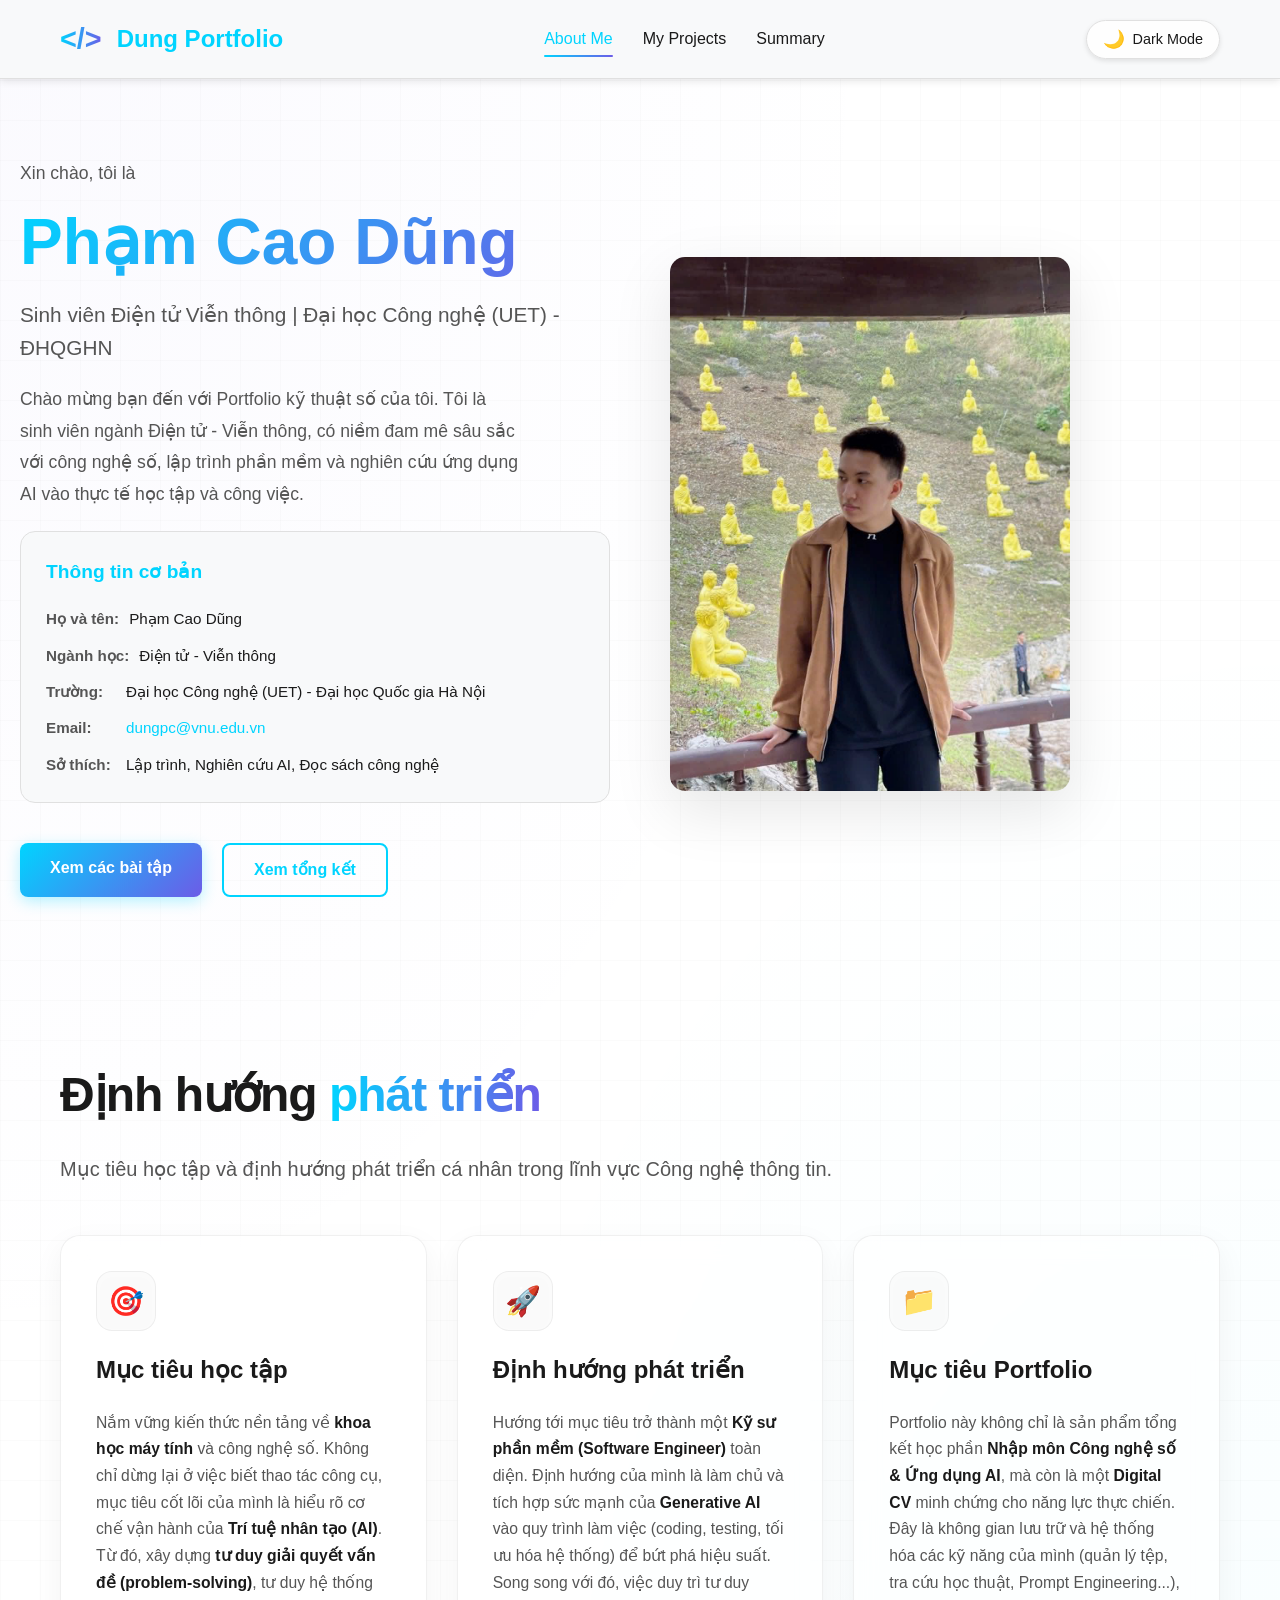
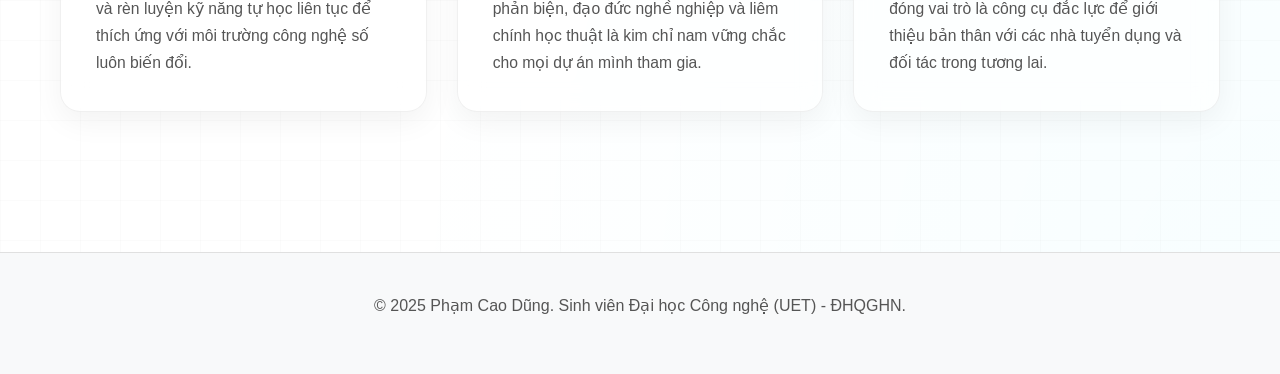
==== commit 39e638e4: "remove đuôi web" ====
--- a/index.html
+++ b/index.html
@@ -53,7 +53,7 @@
                     </li>
                     <li>
                         <span class="info-label">Ngành học:</span>
-                        <span class="info-value">Công nghệ Kỹ thuật điện tử viễn thông</span>
+                        <span class="info-value">Điện tử - Viễn thông</span>
                     </li>
                     <li>
                         <span class="info-label">Trường:</span>
@@ -61,11 +61,11 @@
                     </li>
                     <li>
                         <span class="info-label">Email:</span>
-                        <span class="info-value"><a href="mailto:25022138@vnu.edu.vn" style="color: var(--primary-color); text-decoration: none;">25022138@vnu.edu.vn</a></span>
+                        <span class="info-value"><a href="mailto:dungpc@vnu.edu.vn" style="color: var(--primary-color); text-decoration: none;">dungpc@vnu.edu.vn</a></span>
                     </li>
                     <li>
                         <span class="info-label">Sở thích:</span>
-                        <span class="info-value"> Thể Thao </span>
+                        <span class="info-value">Lập trình, Nghiên cứu AI, Đọc sách công nghệ</span>
                     </li>
                 </ul>
             </div>
@@ -126,11 +126,6 @@
     <footer class="footer">
         <div class="footer-content">
             <p>&copy; 2025 Phạm Cao Dũng. Sinh viên Đại học Công nghệ (UET) - ĐHQGHN.</p>
-            <div class="footer-links">
-                <a href="https://github.com" target="_blank">GitHub</a>
-                <a href="https://facebook.com" target="_blank">Facebook</a>
-                <a href="mailto:25022138@vnu.edu.vn">Email</a>
-            </div>
         </div>
     </footer>
 
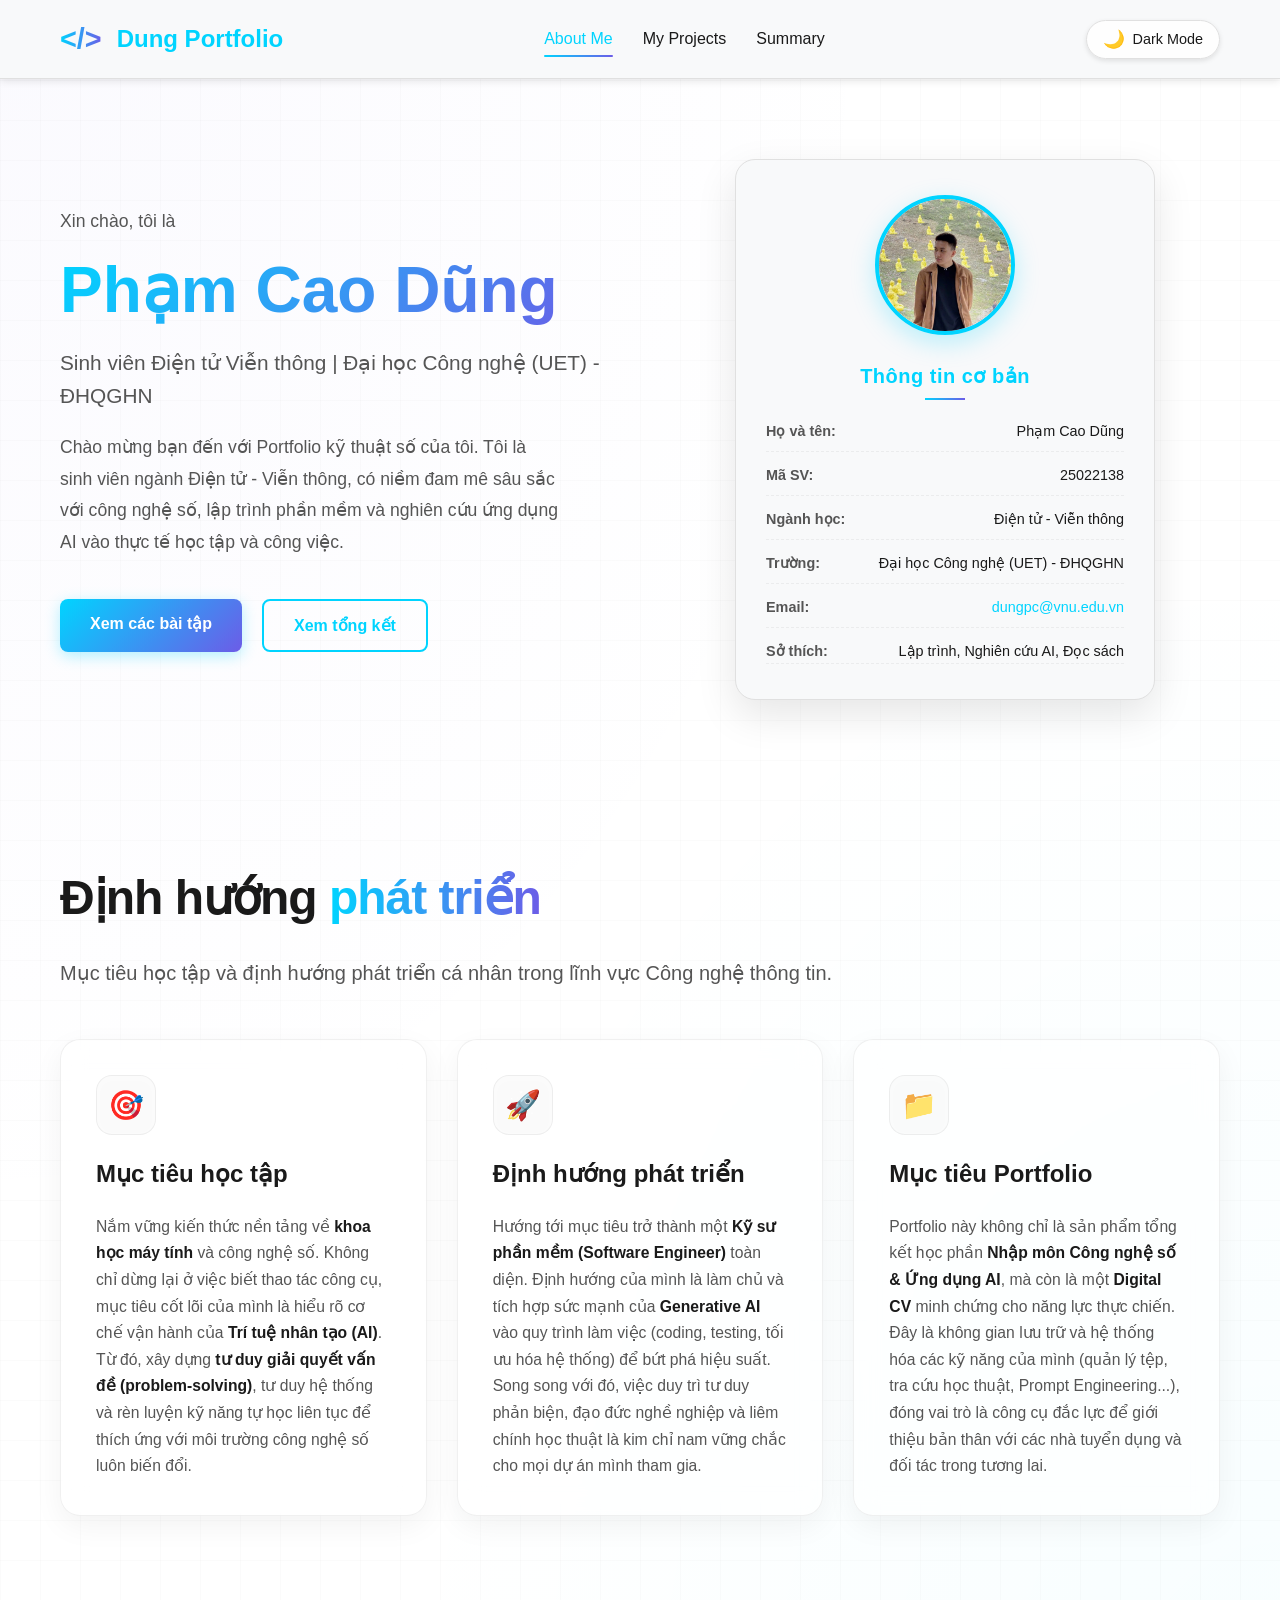
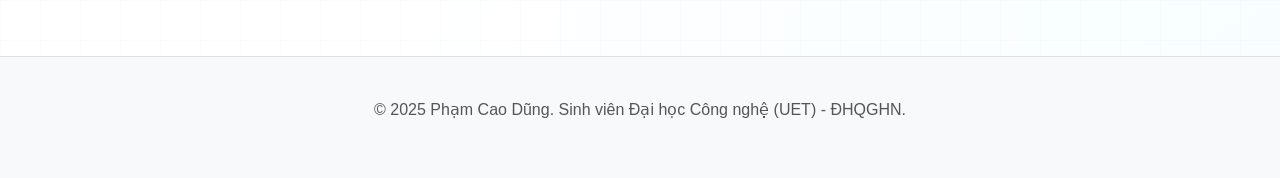
==== commit 761ea8f9: "update all" ====
--- a/index.html
+++ b/index.html
@@ -43,42 +43,46 @@
                 <p>Chào mừng bạn đến với Portfolio kỹ thuật số của tôi. Tôi là sinh viên ngành Điện tử - Viễn thông, có niềm đam mê sâu sắc với công nghệ số, lập trình phần mềm và nghiên cứu ứng dụng AI vào thực tế học tập và công việc.</p>
             </div>
 
-            <!-- Profile Info Card -->
-            <div class="info-card">
-                <h3>Thông tin cơ bản</h3>
-                <ul class="info-list">
-                    <li>
-                        <span class="info-label">Họ và tên:</span>
-                        <span class="info-value">Phạm Cao Dũng</span>
-                    </li>
-                    <li>
-                        <span class="info-label">Ngành học:</span>
-                        <span class="info-value">Điện tử - Viễn thông</span>
-                    </li>
-                    <li>
-                        <span class="info-label">Trường:</span>
-                        <span class="info-value">Đại học Công nghệ (UET) - Đại học Quốc gia Hà Nội</span>
-                    </li>
-                    <li>
-                        <span class="info-label">Email:</span>
-                        <span class="info-value"><a href="mailto:dungpc@vnu.edu.vn" style="color: var(--primary-color); text-decoration: none;">dungpc@vnu.edu.vn</a></span>
-                    </li>
-                    <li>
-                        <span class="info-label">Sở thích:</span>
-                        <span class="info-value">Lập trình, Nghiên cứu AI, Đọc sách công nghệ</span>
-                    </li>
-                </ul>
-            </div>
-
             <div class="hero-buttons">
                 <a href="projects.html" class="btn btn-primary">Xem các bài tập</a>
                 <a href="summary.html" class="btn btn-secondary">Xem tổng kết</a>
             </div>
         </div>
 
-        <div class="hero-image">
-            <div class="image-wrapper">
-                <img src="tải xuống.jpg" alt="Phạm Cao Dũng" class="hero-img">
+        <div class="hero-profile-card-container">
+            <div class="hero-profile-card">
+                <div class="profile-avatar-wrapper">
+                    <img src="tải xuống.jpg" alt="Phạm Cao Dũng" class="profile-avatar">
+                </div>
+                <div class="profile-info">
+                    <h3>Thông tin cơ bản</h3>
+                    <ul class="profile-info-list">
+                        <li>
+                            <span class="profile-label">Họ và tên:</span>
+                            <span class="profile-value">Phạm Cao Dũng</span>
+                        </li>
+                        <li>
+                            <span class="profile-label">Mã SV:</span>
+                            <span class="profile-value">25022138</span>
+                        </li>
+                        <li>
+                            <span class="profile-label">Ngành học:</span>
+                            <span class="profile-value">Điện tử - Viễn thông</span>
+                        </li>
+                        <li>
+                            <span class="profile-label">Trường:</span>
+                            <span class="profile-value">Đại học Công nghệ (UET) - ĐHQGHN</span>
+                        </li>
+                        <li>
+                            <span class="profile-label">Email:</span>
+                            <span class="profile-value"><a href="mailto:dungpc@vnu.edu.vn">dungpc@vnu.edu.vn</a></span>
+                        </li>
+                        <li>
+                            <span class="profile-label">Sở thích:</span>
+                            <span class="profile-value">Lập trình, Nghiên cứu AI, Đọc sách</span>
+                        </li>
+                    </ul>
+                </div>
             </div>
         </div>
     </section>
--- a/styles.css
+++ b/styles.css
@@ -210,6 +210,8 @@
    ============================================ */
 
 .hero {
+    max-width: 1200px;
+    margin: 0 auto;
     display: grid;
     grid-template-columns: 1fr 1fr;
     gap: 60px;
@@ -259,21 +261,125 @@
     margin-top: 20px;
 }
 
-.image-wrapper {
+.hero-profile-card-container {
+    display: flex;
+    justify-content: center;
+    align-items: center;
+}
+
+.hero-profile-card {
+    background: var(--bg-secondary);
+    padding: 35px 30px;
+    border-radius: 20px;
+    border: 1px solid var(--border);
+    box-shadow: 0 15px 40px var(--shadow);
+    display: flex;
+    flex-direction: column;
+    align-items: center;
+    gap: 25px;
+    width: 100%;
+    max-width: 420px;
+    transition: transform 0.3s ease, box-shadow 0.3s ease, border-color 0.3s ease;
+}
+
+.hero-profile-card:hover {
+    transform: translateY(-8px);
+    border-color: var(--primary-color);
+    box-shadow: 0 25px 50px var(--shadow);
+}
+
+.profile-avatar-wrapper {
+    width: 140px;
+    height: 140px;
+    border-radius: 50%;
+    overflow: hidden;
+    border: 4px solid var(--primary-color);
+    box-shadow: 0 8px 25px rgba(0, 212, 255, 0.25);
+    transition: transform 0.3s ease, border-color 0.3s ease, box-shadow 0.3s ease;
+}
+
+.profile-avatar {
+    width: 100%;
+    height: 100%;
+    object-fit: cover;
+}
+
+.hero-profile-card:hover .profile-avatar-wrapper {
+    transform: scale(1.05) rotate(3deg);
+    border-color: var(--secondary-color);
+    box-shadow: 0 8px 30px rgba(108, 92, 231, 0.4);
+}
+
+.profile-info {
+    width: 100%;
+}
+
+.profile-info h3 {
+    color: var(--primary-color);
+    margin-bottom: 20px;
+    font-size: 1.25rem;
+    text-align: center;
+    font-weight: 700;
+    letter-spacing: 0.5px;
     position: relative;
-}
-
-.hero-img {
-    width: 100%;
-    max-width: 400px;
-    height: auto;
-    border-radius: 15px;
-    box-shadow: 0 20px 60px var(--shadow);
-    transition: transform 0.3s ease;
-}
-
-.hero-img:hover {
-    transform: translateY(-10px);
+    padding-bottom: 8px;
+}
+
+.profile-info h3::after {
+    content: '';
+    position: absolute;
+    bottom: 0;
+    left: 50%;
+    transform: translateX(-50%);
+    width: 40px;
+    height: 2px;
+    background: linear-gradient(90deg, var(--primary-color), var(--secondary-color));
+}
+
+.profile-info-list {
+    list-style: none;
+    display: flex;
+    flex-direction: column;
+    gap: 12px;
+}
+
+.profile-info-list li {
+    display: flex;
+    justify-content: space-between;
+    align-items: center;
+    border-bottom: 1px dashed rgba(255, 255, 255, 0.05);
+    padding-bottom: 8px;
+}
+
+body:not(.dark-mode) .profile-info-list li {
+    border-bottom: 1px dashed rgba(0, 0, 0, 0.05);
+}
+
+.profile-info-list li:last-child {
+    border-bottom: none;
+    padding-bottom: 0;
+}
+
+.profile-label {
+    font-weight: 600;
+    color: var(--text-secondary);
+    font-size: 0.9rem;
+}
+
+.profile-value {
+    color: var(--text);
+    font-size: 0.9rem;
+    text-align: right;
+}
+
+.profile-value a {
+    color: var(--primary-color);
+    text-decoration: none;
+    transition: color 0.3s ease;
+}
+
+.profile-value a:hover {
+    color: var(--secondary-color);
 }
 
 /* ============================================
@@ -606,7 +712,7 @@
 
 .projects-grid {
     display: grid;
-    grid-template-columns: repeat(auto-fill, minmax(350px, 1fr));
+    grid-template-columns: repeat(3, 1fr);
     gap: 30px;
     margin: 60px 0;
 }
@@ -698,6 +804,23 @@
     font-weight: 500;
 }
 
+.project-buttons {
+    display: flex;
+    gap: 15px;
+    padding: 0 25px 25px;
+    margin-top: auto;
+}
+
+.project-buttons .btn {
+    flex: 1;
+    padding: 10px 15px;
+    font-size: 0.9rem;
+    display: flex;
+    align-items: center;
+    justify-content: center;
+    gap: 8px;
+}
+
 /* ============================================
    PROJECT DETAIL PAGE STYLES
    ============================================ */
@@ -707,7 +830,8 @@
 }
 
 .project-detail-header {
-    margin-bottom: 60px;
+    max-width: 1000px;
+    margin: 0 auto 60px auto;
 }
 
 .back-link {
@@ -1317,7 +1441,7 @@
 
 .projects-overview-grid {
     display: grid;
-    grid-template-columns: repeat(auto-fit, minmax(200px, 1fr));
+    grid-template-columns: repeat(3, 1fr);
     gap: 20px;
 }
 
@@ -1767,6 +1891,12 @@
 @media (max-width: 992px) {
     .orientation-grid {
         grid-template-columns: 1fr 1fr;
+    }
+    .projects-grid {
+        grid-template-columns: repeat(2, 1fr);
+    }
+    .projects-overview-grid {
+        grid-template-columns: repeat(2, 1fr);
     }
 }
 
@@ -1855,3 +1985,46 @@
 .showcase-area:hover {
     border-color: var(--primary-color);
 }
+
+/* ============================================
+   LESSONS GRID AND CARD STYLES
+   ============================================ */
+.lessons-grid {
+    display: grid;
+    grid-template-columns: repeat(auto-fit, minmax(260px, 1fr));
+    gap: 20px;
+    margin-top: 25px;
+}
+
+.lesson-card {
+    background: var(--bg);
+    border: 1px solid var(--border);
+    border-radius: 12px;
+    padding: 24px;
+    transition: transform 0.2s ease, box-shadow 0.2s ease, border-color 0.2s ease;
+}
+
+.lesson-card:hover {
+    transform: translateY(-4px);
+    border-color: var(--primary-color);
+    box-shadow: 0 8px 24px var(--shadow);
+}
+
+.lesson-icon {
+    font-size: 2rem;
+    margin-bottom: 12px;
+    display: block;
+}
+
+.lesson-card h4 {
+    font-size: 1rem;
+    font-weight: 700;
+    color: var(--primary-color);
+    margin-bottom: 10px;
+}
+
+.lesson-card p {
+    font-size: 0.9rem;
+    color: var(--text-secondary);
+    line-height: 1.6;
+}
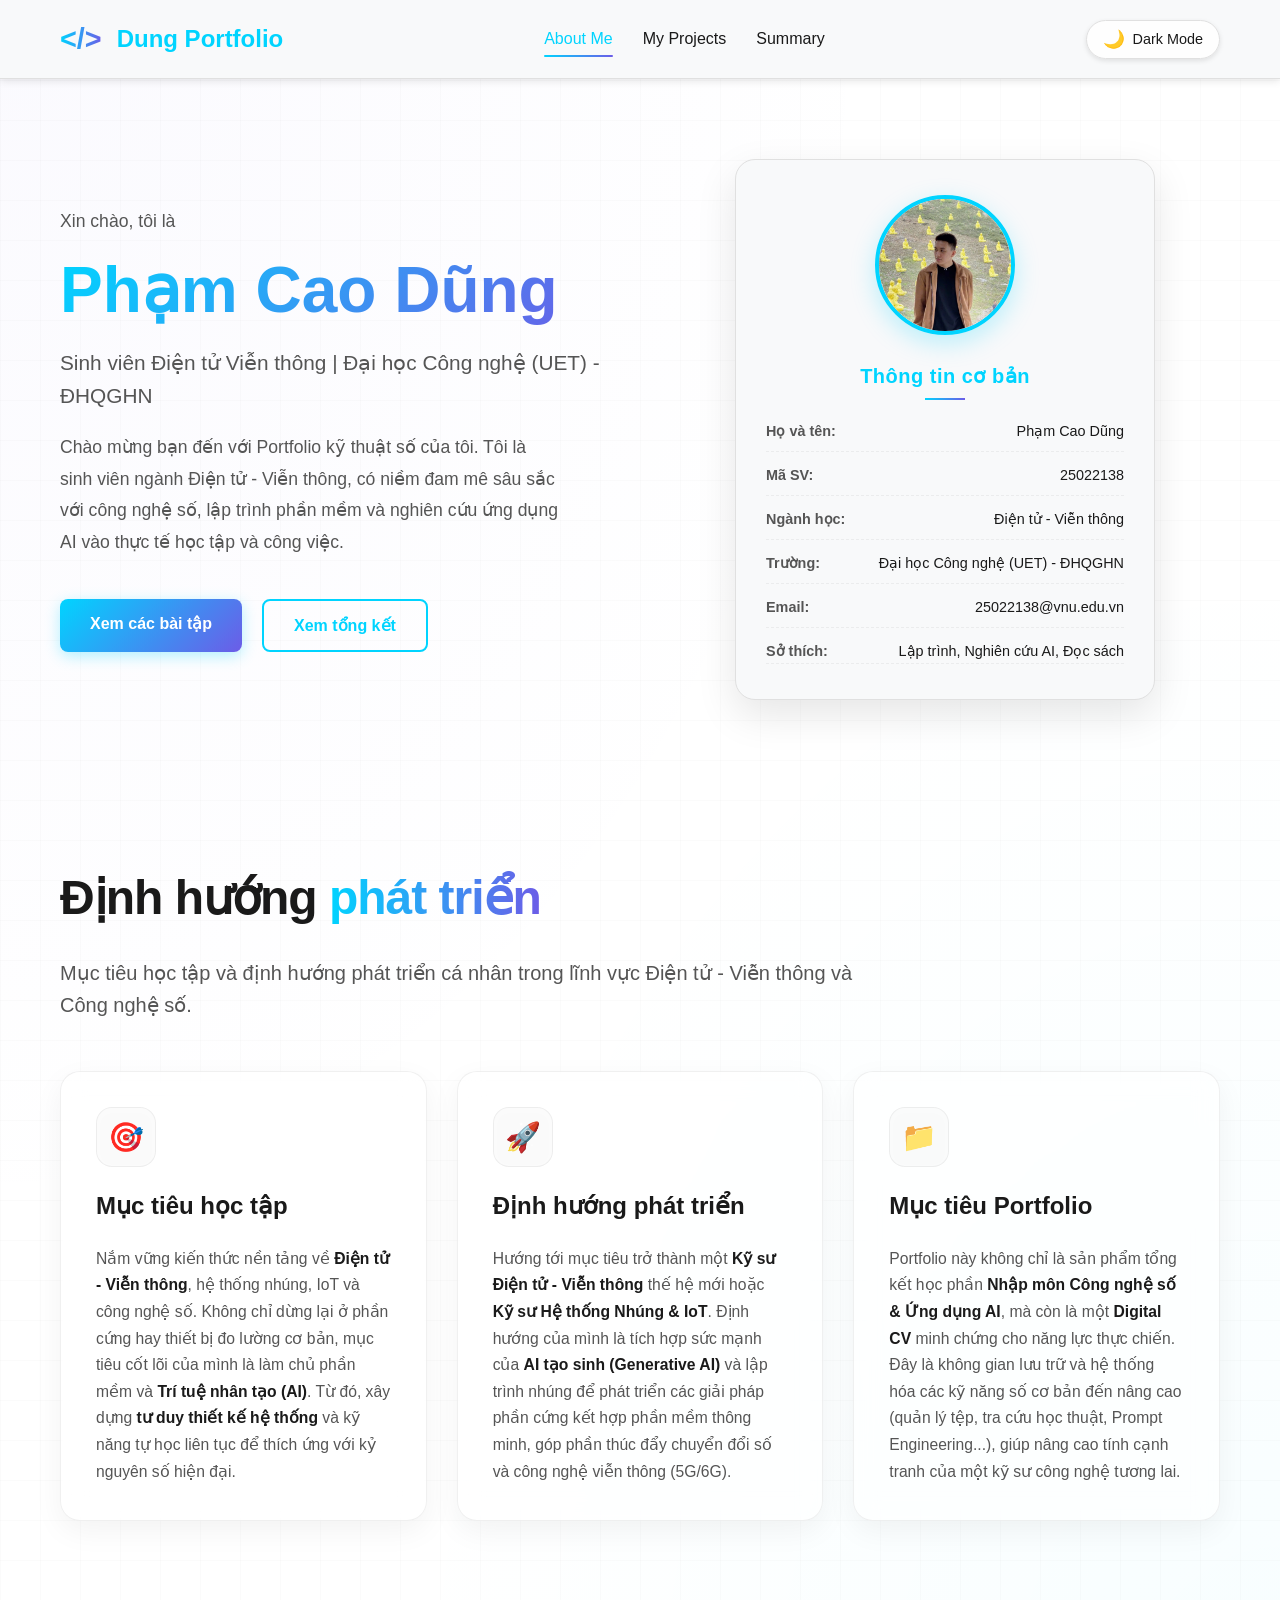
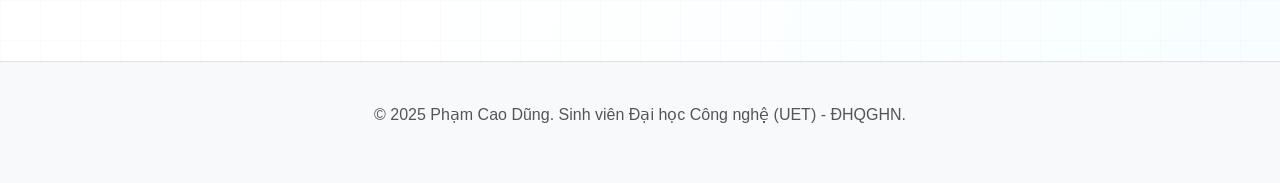
==== commit c39b28c5: "add link driver" ====
--- a/index.html
+++ b/index.html
@@ -75,7 +75,7 @@
                         </li>
                         <li>
                             <span class="profile-label">Email:</span>
-                            <span class="profile-value"><a href="mailto:dungpc@vnu.edu.vn">dungpc@vnu.edu.vn</a></span>
+                            <span class="profile-value">25022138@vnu.edu.vn</span>
                         </li>
                         <li>
                             <span class="profile-label">Sở thích:</span>
@@ -92,7 +92,7 @@
         <div class="container">
             <div class="orientation-header">
                 <h1>Định hướng <span class="gradient-text">phát triển</span></h1>
-                <p class="subtitle">Mục tiêu học tập và định hướng phát triển cá nhân trong lĩnh vực Công nghệ thông tin.</p>
+                <p class="subtitle">Mục tiêu học tập và định hướng phát triển cá nhân trong lĩnh vực Điện tử - Viễn thông và Công nghệ số.</p>
             </div>
             
             <div class="orientation-grid">
@@ -102,7 +102,7 @@
                         <span class="card-icon">🎯</span>
                     </div>
                     <h3>Mục tiêu học tập</h3>
-                    <p>Nắm vững kiến thức nền tảng về <strong>khoa học máy tính</strong> và công nghệ số. Không chỉ dừng lại ở việc biết thao tác công cụ, mục tiêu cốt lõi của mình là hiểu rõ cơ chế vận hành của <strong>Trí tuệ nhân tạo (AI)</strong>. Từ đó, xây dựng <strong>tư duy giải quyết vấn đề (problem-solving)</strong>, tư duy hệ thống và rèn luyện kỹ năng tự học liên tục để thích ứng với môi trường công nghệ số luôn biến đổi.</p>
+                    <p>Nắm vững kiến thức nền tảng về <strong>Điện tử - Viễn thông</strong>, hệ thống nhúng, IoT và công nghệ số. Không chỉ dừng lại ở phần cứng hay thiết bị đo lường cơ bản, mục tiêu cốt lõi của mình là làm chủ phần mềm và <strong>Trí tuệ nhân tạo (AI)</strong>. Từ đó, xây dựng <strong>tư duy thiết kế hệ thống</strong> và kỹ năng tự học liên tục để thích ứng với kỷ nguyên số hiện đại.</p>
                 </div>
 
                 <!-- Card 2 -->
@@ -111,7 +111,7 @@
                         <span class="card-icon">🚀</span>
                     </div>
                     <h3>Định hướng phát triển</h3>
-                    <p>Hướng tới mục tiêu trở thành một <strong>Kỹ sư phần mềm (Software Engineer)</strong> toàn diện. Định hướng của mình là làm chủ và tích hợp sức mạnh của <strong>Generative AI</strong> vào quy trình làm việc (coding, testing, tối ưu hóa hệ thống) để bứt phá hiệu suất. Song song với đó, việc duy trì tư duy phản biện, đạo đức nghề nghiệp và liêm chính học thuật là kim chỉ nam vững chắc cho mọi dự án mình tham gia.</p>
+                    <p>Hướng tới mục tiêu trở thành một <strong>Kỹ sư Điện tử - Viễn thông</strong> thế hệ mới hoặc <strong>Kỹ sư Hệ thống Nhúng & IoT</strong>. Định hướng của mình là tích hợp sức mạnh của <strong>AI tạo sinh (Generative AI)</strong> và lập trình nhúng để phát triển các giải pháp phần cứng kết hợp phần mềm thông minh, góp phần thúc đẩy chuyển đổi số và công nghệ viễn thông (5G/6G).</p>
                 </div>
 
                 <!-- Card 3 -->
@@ -120,7 +120,7 @@
                         <span class="card-icon">📁</span>
                     </div>
                     <h3>Mục tiêu Portfolio</h3>
-                    <p>Portfolio này không chỉ là sản phẩm tổng kết học phần <strong>Nhập môn Công nghệ số & Ứng dụng AI</strong>, mà còn là một <strong>Digital CV</strong> minh chứng cho năng lực thực chiến. Đây là không gian lưu trữ và hệ thống hóa các kỹ năng của mình (quản lý tệp, tra cứu học thuật, Prompt Engineering...), đóng vai trò là công cụ đắc lực để giới thiệu bản thân với các nhà tuyển dụng và đối tác trong tương lai.</p>
+                    <p>Portfolio này không chỉ là sản phẩm tổng kết học phần <strong>Nhập môn Công nghệ số & Ứng dụng AI</strong>, mà còn là một <strong>Digital CV</strong> minh chứng cho năng lực thực chiến. Đây là không gian lưu trữ và hệ thống hóa các kỹ năng số cơ bản đến nâng cao (quản lý tệp, tra cứu học thuật, Prompt Engineering...), giúp nâng cao tính cạnh tranh của một kỹ sư công nghệ tương lai.</p>
                 </div>
             </div>
         </div>
